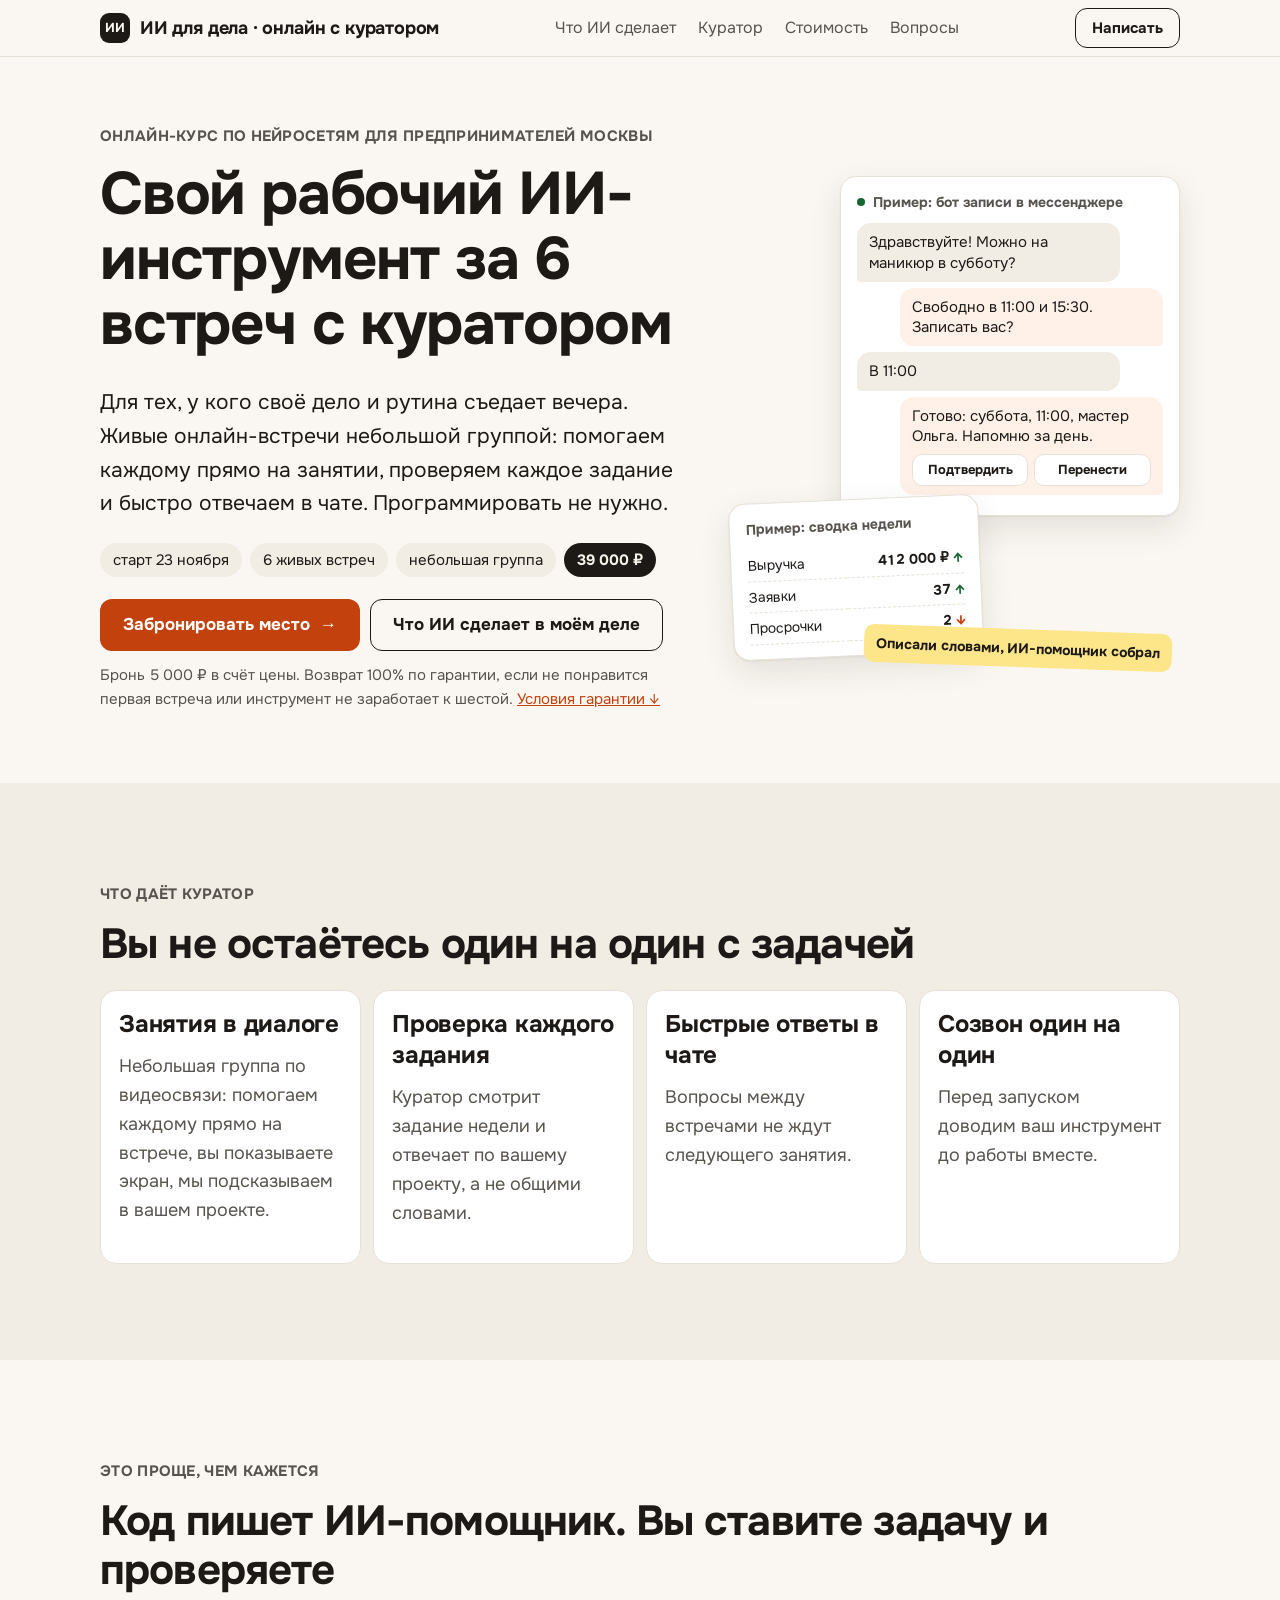
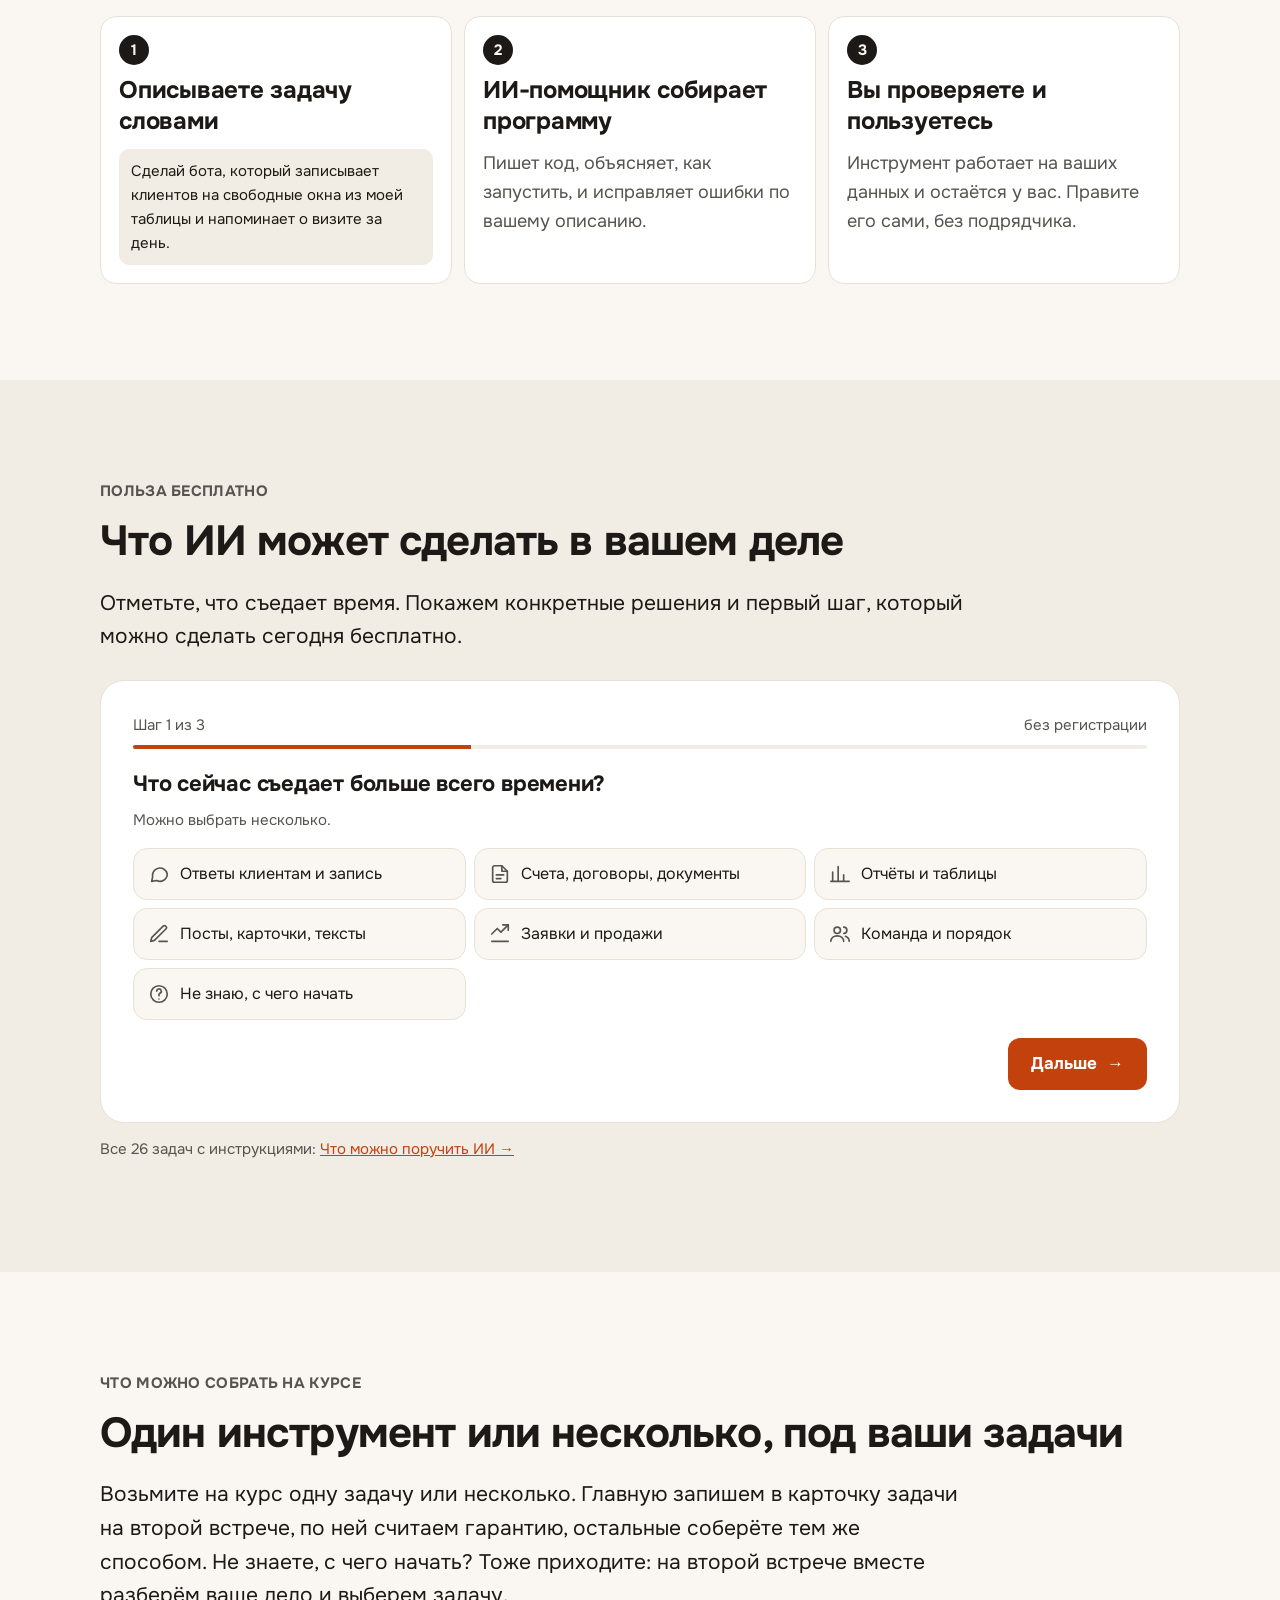
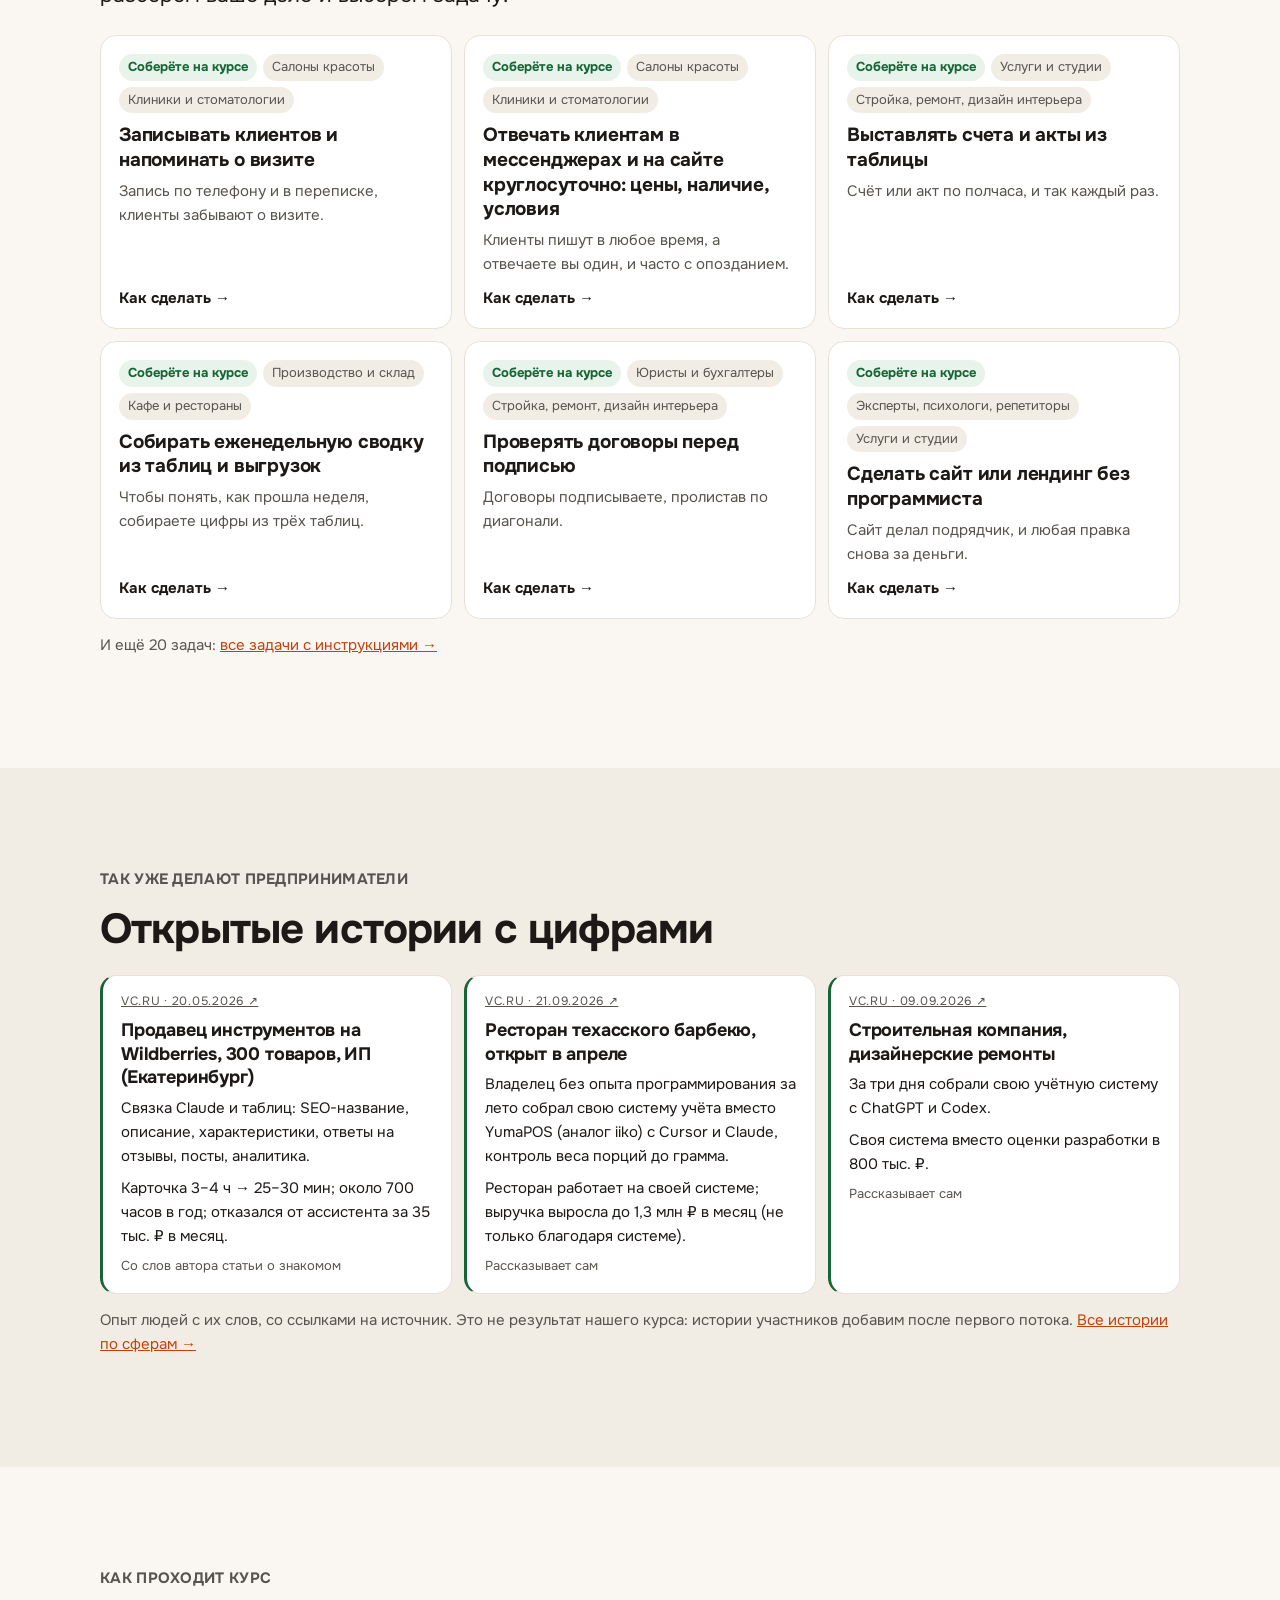
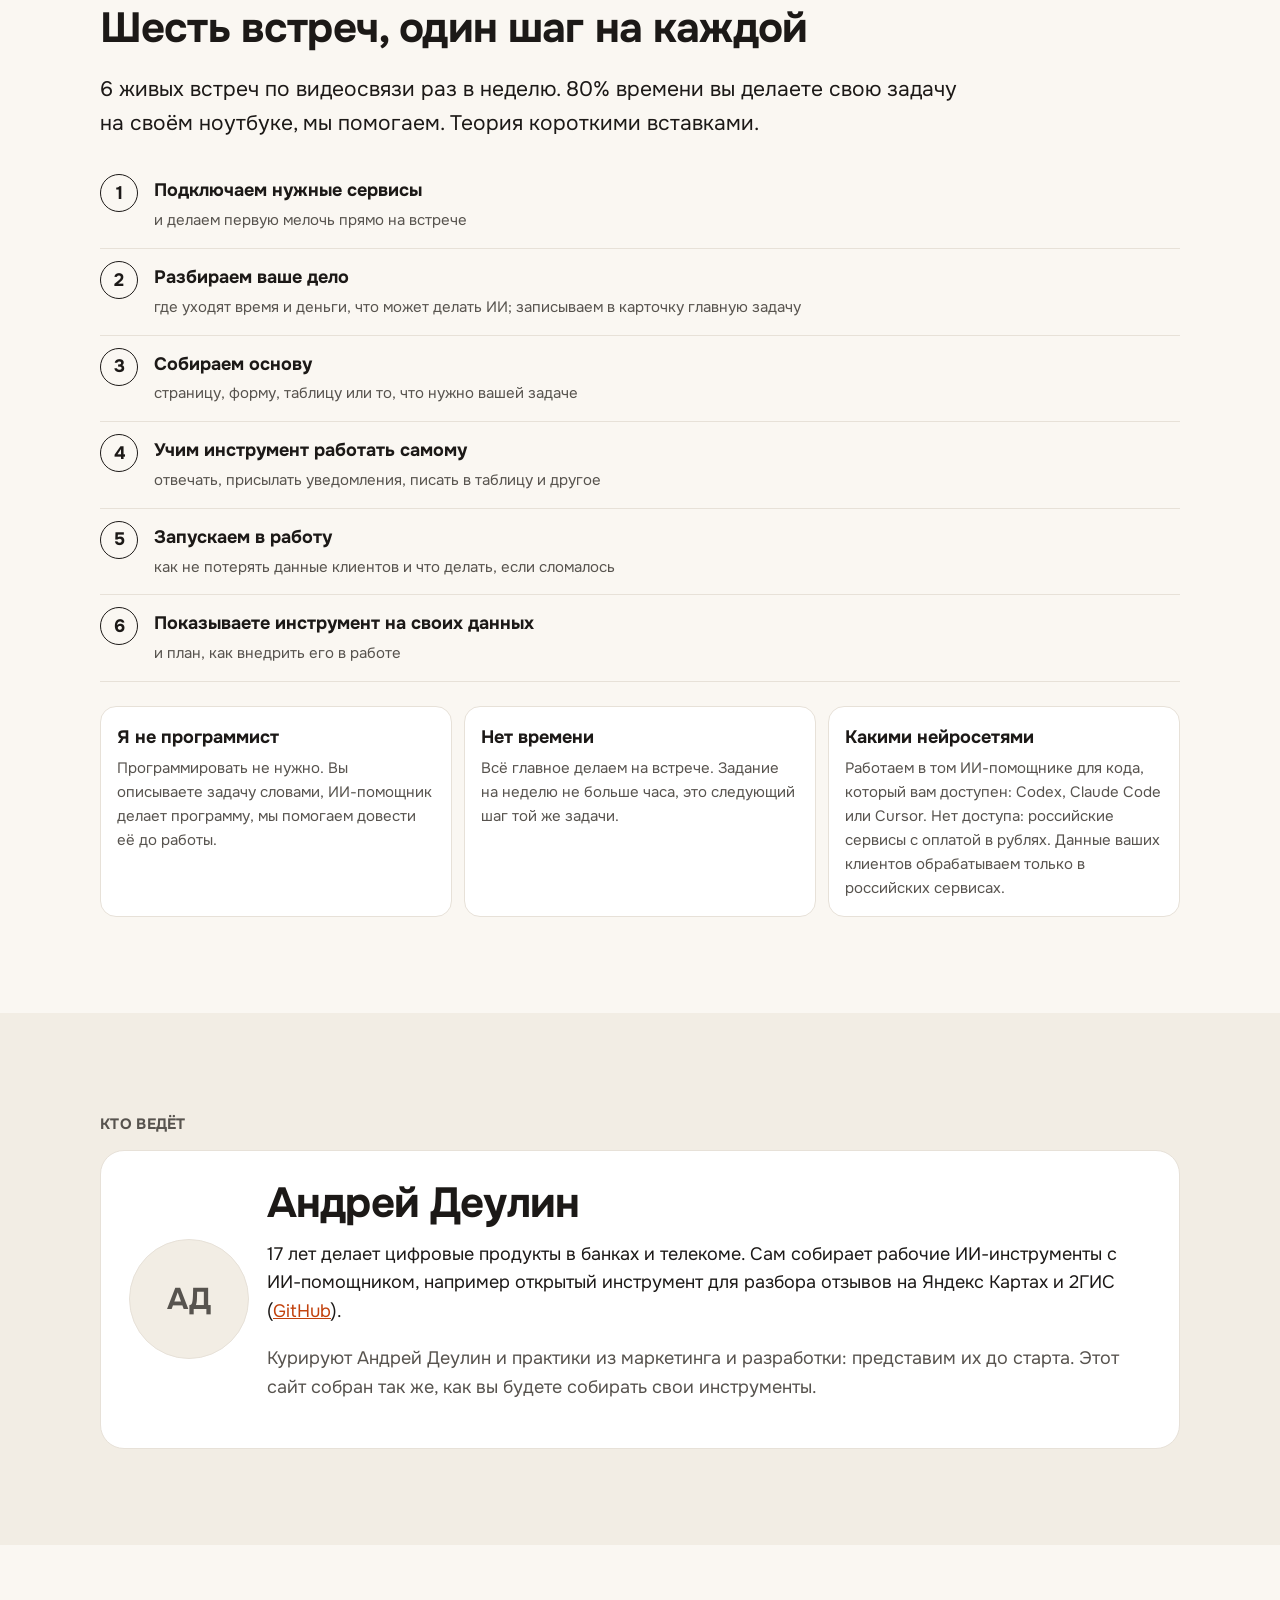
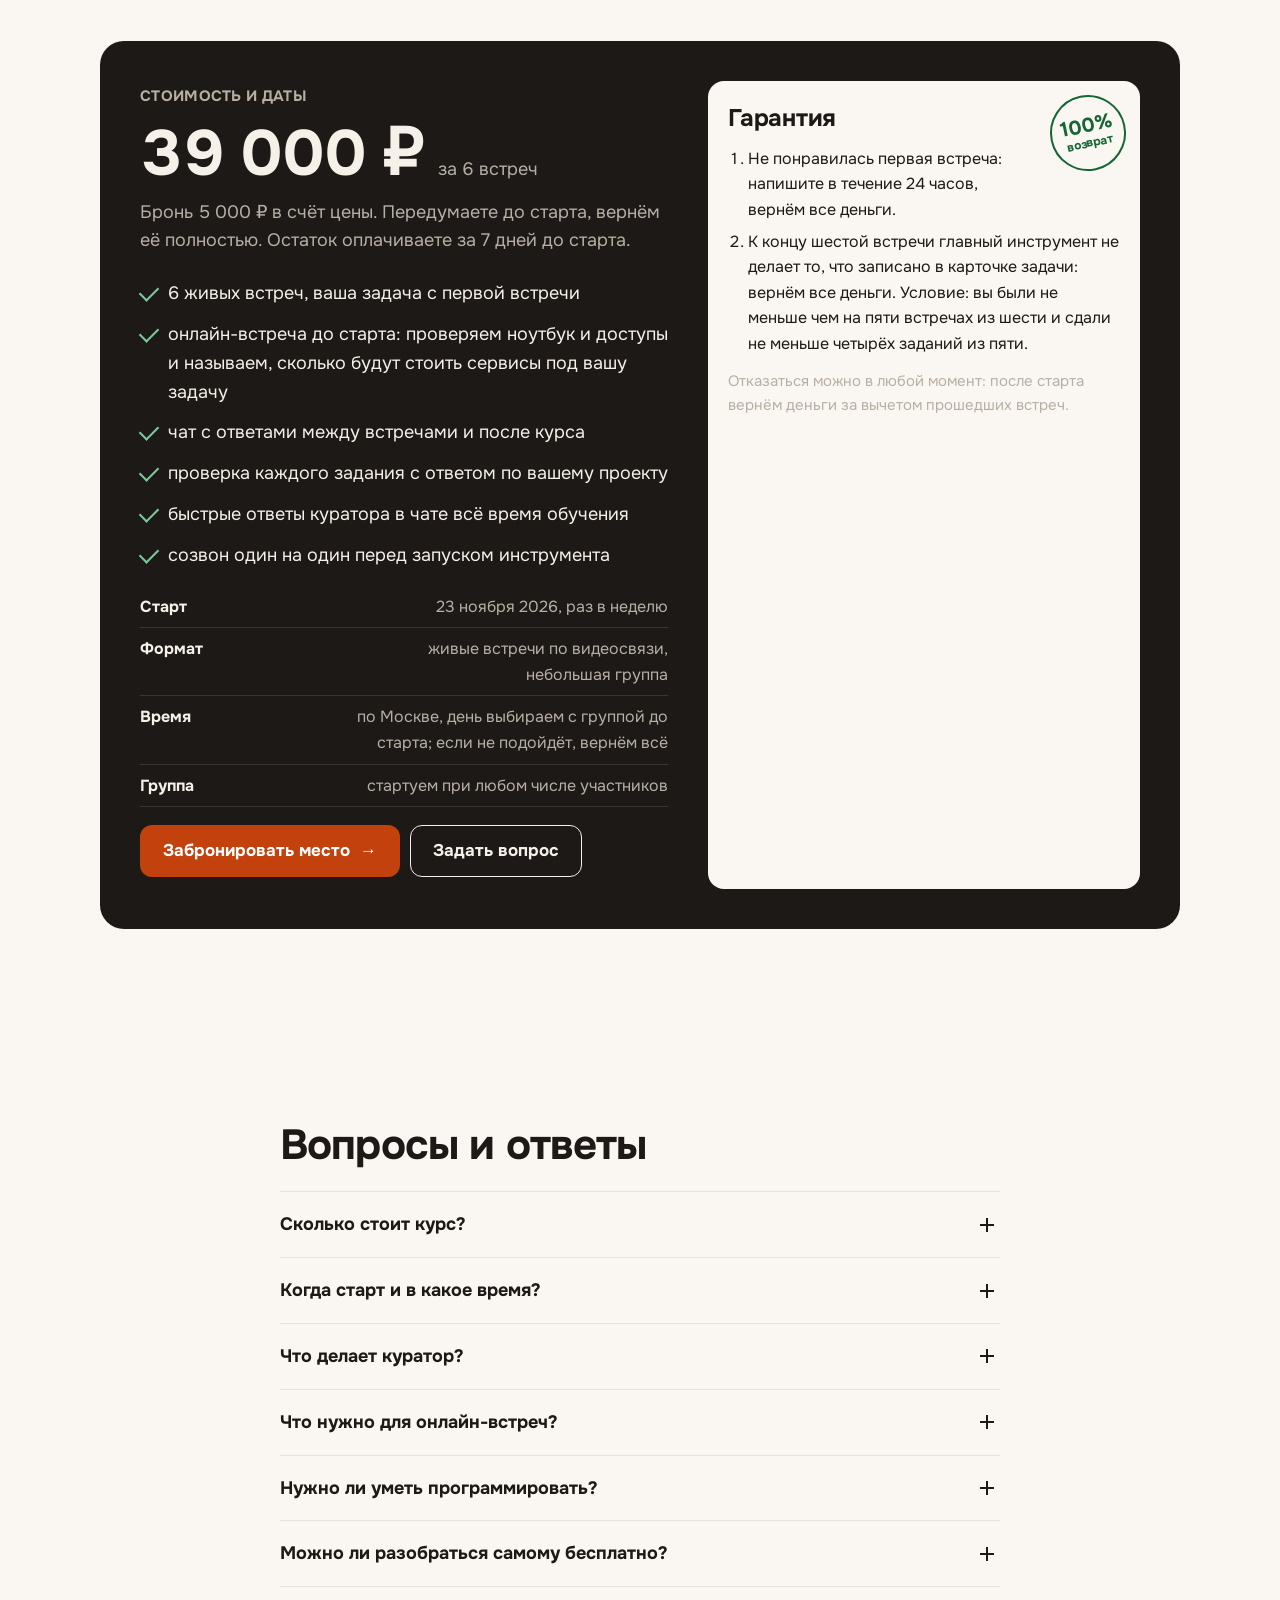
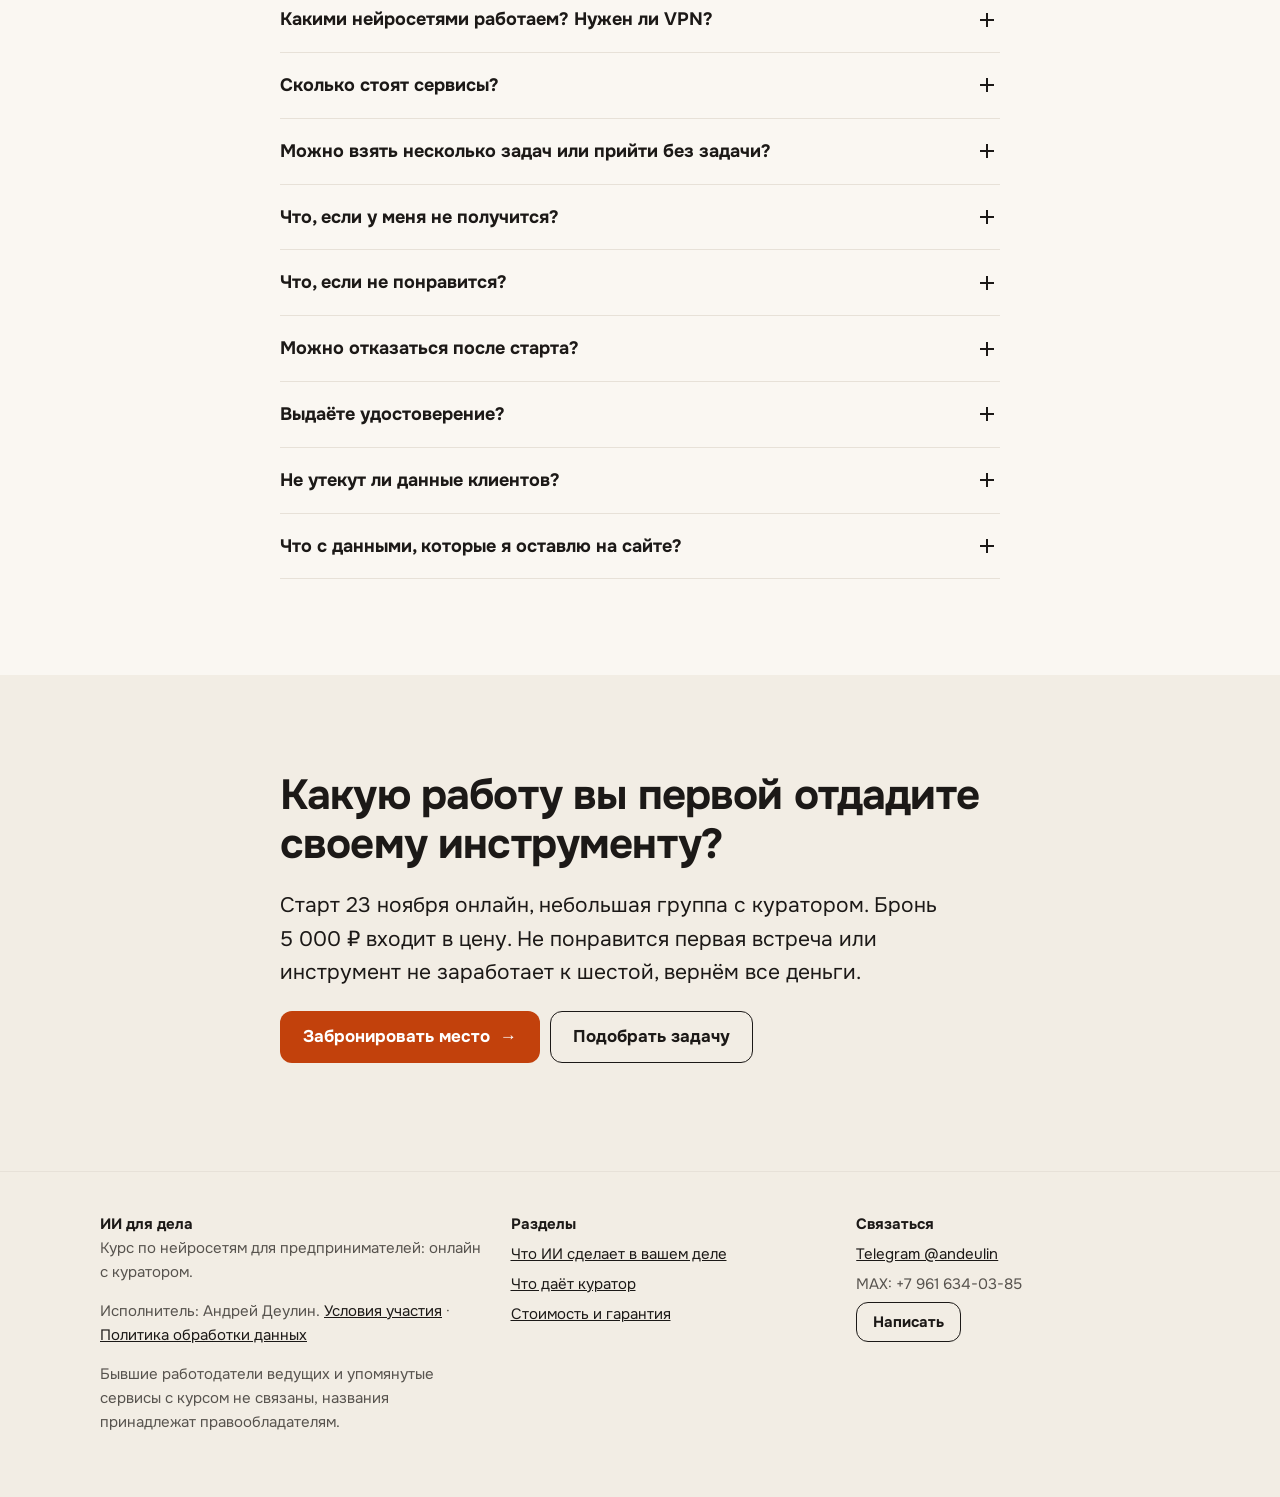
==== index.html @ fcc63b19 "Сборка сайта 19.10.2026 Исходники в закрытом репозитории AnDeulin/School-AI.  Co-Authored-By: Claude" ====
<!doctype html>
<html lang="ru">
<head>
<meta charset="utf-8">
<meta name="viewport" content="width=device-width, initial-scale=1, viewport-fit=cover">
<title>Курсы ИИ для предпринимателей Москвы онлайн с куратором: свой ИИ-инструмент за 6 встреч | ИИ для дела</title>
<meta name="description" content="Онлайн-курс по нейросетям для предпринимателей Москвы: 6 живых встреч небольшой группой с куратором, проверка каждого задания. Программировать не нужно. 39 000 ₽, старт 23 ноября 2026.">
<link rel="canonical" href="https://andeulin.github.io/ii-dlya-dela-moskva/">
<meta property="og:type" content="website">
<meta property="og:locale" content="ru_RU">
<meta property="og:title" content="Курсы ИИ для предпринимателей Москвы онлайн с куратором: свой ИИ-инструмент за 6 встреч | ИИ для дела">
<meta property="og:description" content="Онлайн-курс по нейросетям для предпринимателей Москвы: 6 живых встреч небольшой группой с куратором, проверка каждого задания. Программировать не нужно. 39 000 ₽, старт 23 ноября 2026.">
<meta property="og:url" content="https://andeulin.github.io/ii-dlya-dela-moskva/">
<meta name="theme-color" content="#FAF7F2">
<link rel="icon" href="./assets/favicon.svg" type="image/svg+xml">
<link rel="preload" href="./assets/fonts/onest-cyrillic.woff2" as="font" type="font/woff2" crossorigin>
<link rel="stylesheet" href="./assets/site.css">
<script type="application/ld+json">{"@context": "https://schema.org", "@type": "Course", "name": "Свой рабочий ИИ-инструмент за 6 встреч", "description": "Курс по нейросетям для предпринимателей: каждый участник собирает ИИ-инструмент под задачу своего дела. Программировать не нужно.", "provider": {"@type": "Organization", "name": "ИИ для дела", "url": "https://andeulin.github.io/ii-dlya-dela/"}, "inLanguage": "ru", "hasCourseInstance": [{"@type": "CourseInstance", "courseMode": "online", "startDate": "2026-11-23", "courseSchedule": {"@type": "Schedule", "repeatFrequency": "P1W", "repeatCount": 6}, "location": {"@type": "VirtualLocation", "url": "https://andeulin.github.io/ii-dlya-dela-moskva/"}, "instructor": {"@type": "Person", "name": "Андрей Деулин"}}], "offers": {"@type": "Offer", "price": 39000, "priceCurrency": "RUB", "category": "Paid"}}</script><script type="application/ld+json">{"@context": "https://schema.org", "@type": "FAQPage", "mainEntity": [{"@type": "Question", "name": "Сколько стоит курс?", "acceptedAnswer": {"@type": "Answer", "text": "39 000 ₽ за 6 живых онлайн-встреч с куратором. Бронь 5 000 ₽ входит в стоимость."}}, {"@type": "Question", "name": "Когда старт и в какое время?", "acceptedAnswer": {"@type": "Answer", "text": "23 ноября 2026, дальше раз в неделю. Время по Москве, день и час выбираем вместе с группой до старта. Если время вам не подойдёт, вернём всё. Стартуем при любом числе участников."}}, {"@type": "Question", "name": "Что делает куратор?", "acceptedAnswer": {"@type": "Answer", "text": "Помогает на занятии, проверяет каждое задание, отвечает в чате всё время обучения и проводит созвон один на один перед запуском инструмента."}}, {"@type": "Question", "name": "Что нужно для онлайн-встреч?", "acceptedAnswer": {"@type": "Answer", "text": "Ноутбук с камерой и микрофоном и стабильный интернет. Всё проверяем на онлайн-встрече до старта."}}, {"@type": "Question", "name": "Нужно ли уметь программировать?", "acceptedAnswer": {"@type": "Answer", "text": "Нет. Достаточно уметь пользоваться интернетом. Программу делает ИИ-помощник, вы ставите задачу и проверяете результат."}}, {"@type": "Question", "name": "Можно ли разобраться самому бесплатно?", "acceptedAnswer": {"@type": "Answer", "text": "Можно, если есть время искать ответы. Первый шаг по любой задаче есть на этом сайте бесплатно. На курсе ваша задача идёт с первой встречи, а на вопросы отвечаем на встречах и в чате."}}, {"@type": "Question", "name": "Какими нейросетями работаем? Нужен ли VPN?", "acceptedAnswer": {"@type": "Answer", "text": "Работаем в том ИИ-помощнике для кода, который вам доступен: Codex, Claude Code или Cursor. Если доступа нет, используем российские сервисы с оплатой в рублях, для них VPN не нужен. Доступность зарубежных сервисов из России и их правила от нас не зависят, поэтому учим держать резервную копию проекта. Данные ваших клиентов обрабатываем только в российских сервисах."}}, {"@type": "Question", "name": "Сколько стоят сервисы?", "acceptedAnswer": {"@type": "Answer", "text": "Зависит от задачи и выбранного помощника. Точную сумму под вашу задачу называем на онлайн-встрече до старта, до оплаты остатка."}}, {"@type": "Question", "name": "Можно взять несколько задач или прийти без задачи?", "acceptedAnswer": {"@type": "Answer", "text": "Да. Главную задачу записываем в карточку на второй встрече, по ней считаем гарантию, остальные собираете тем же способом. Нет задачи: на второй встрече вместе разберём ваше дело и выберем."}}, {"@type": "Question", "name": "Что, если у меня не получится?", "acceptedAnswer": {"@type": "Answer", "text": "Если к концу шестой встречи главный инструмент не делает то, что записано в карточке задачи, вернём все деньги. Условие: вы были не меньше чем на пяти встречах из шести и сдали не меньше четырёх заданий из пяти."}}, {"@type": "Question", "name": "Что, если не понравится?", "acceptedAnswer": {"@type": "Answer", "text": "Напишите в течение 24 часов после первой встречи, вернём все деньги."}}, {"@type": "Question", "name": "Можно отказаться после старта?", "acceptedAnswer": {"@type": "Answer", "text": "Да, в любой момент. Вернём деньги за вычетом прошедших встреч в течение 10 дней."}}, {"@type": "Question", "name": "Выдаёте удостоверение?", "acceptedAnswer": {"@type": "Answer", "text": "Документа об образовании нет: вы уходите с работающим инструментом для своего дела."}}, {"@type": "Question", "name": "Не утекут ли данные клиентов?", "acceptedAnswer": {"@type": "Answer", "text": "Учимся на обезличенных данных и отдельно разбираем, что можно отдавать нейросети, а что нельзя."}}, {"@type": "Question", "name": "Что с данными, которые я оставлю на сайте?", "acceptedAnswer": {"@type": "Answer", "text": "Сайт не собирает ваши данные: вы пишете нам сами в Telegram или MAX. Переписку используем, только чтобы ответить и выполнить договор."}}]}</script>
</head>
<body>
<a class="sr" href="#main">К содержанию</a>
<header class="hdr"><div class="wrap"><a class="logo" href="./"><span class="logo-mark">ИИ</span>ИИ для дела · онлайн с куратором</a><nav class="nav" aria-label="Разделы"><a href="#podbor">Что ИИ сделает</a><a href="#kurator">Куратор</a><a href="#price">Стоимость</a><a href="#faq">Вопросы</a></nav><button type="button" class="btn btn-line btn-sm" data-write="Здравствуйте, Андрей! Вопрос про курс ИИ для дела: " data-where="header">Написать</button></div></header>
<main id="main">
<section class="hero"><div class="wrap hero-grid"><div>
<span class="eyebrow">ОНЛАЙН-КУРС ПО НЕЙРОСЕТЯМ ДЛЯ ПРЕДПРИНИМАТЕЛЕЙ МОСКВЫ</span>
<h1>Свой рабочий ИИ-инструмент за 6 встреч с куратором</h1>
<p class="lead">Для тех, у кого своё дело и рутина съедает вечера. Живые онлайн-встречи небольшой группой: помогаем каждому прямо на занятии, проверяем каждое задание и быстро отвечаем в чате. Программировать не нужно.</p>
<ul class="chips"><li class="chip">старт 23 ноября</li><li class="chip">6 живых встреч</li><li class="chip">небольшая группа</li><li class="chip dark"><b>39 000 ₽</b></li></ul>
<div class="cta-row"><button type="button" class="btn btn-main" data-write="Здравствуйте, Андрей! Хочу на онлайн-курс ИИ для дела с куратором, старт 23 ноября. Моя задача: " data-where="hero">Забронировать место <span class="arr">→</span></button><a class="btn btn-line" href="#podbor">Что ИИ сделает в моём деле</a></div>
<p class="guar-line">Бронь 5 000 ₽ в счёт цены. Возврат 100% по гарантии, если не понравится первая встреча или инструмент не заработает к шестой. <a href="#price">Условия гарантии ↓</a></p>
</div><div class="desk" aria-label="Пример того, что можно собрать">
<div class="mock mock-chat"><div class="mock-title"><span class="dot"></span>Пример: бот записи в мессенджере</div>
<div class="bub in">Здравствуйте! Можно на маникюр в субботу?</div>
<div class="bub out">Свободно в 11:00 и 15:30. Записать вас?</div>
<div class="bub in">В 11:00</div>
<div class="bub out">Готово: суббота, 11:00, мастер Ольга. Напомню за день.<div class="bub-btns"><span>Подтвердить</span><span>Перенести</span></div></div>
</div>
<div class="mock mock-sum"><div class="mock-title">Пример: сводка недели</div>
<table><tr><td>Выручка</td><td>412 000 ₽ <span class="up">↑</span></td></tr><tr><td>Заявки</td><td>37 <span class="up">↑</span></td></tr><tr><td>Просрочки</td><td>2 <span class="dn">↓</span></td></tr></table></div>
<div class="mock-note">Описали словами, ИИ-помощник собрал</div>
</div></div></section><section class="sec alt" id="kurator"><div class="wrap">
<span class="eyebrow">ЧТО ДАЁТ КУРАТОР</span><h2>Вы не остаётесь один на один с задачей</h2>
<div class="steps3" style="grid-template-columns:repeat(auto-fit,minmax(240px,1fr))">
<div class="step"><h3>Занятия в диалоге</h3><p class="muted">Небольшая группа по видеосвязи: помогаем каждому прямо на встрече, вы показываете экран, мы подсказываем в вашем проекте.</p></div>
<div class="step"><h3>Проверка каждого задания</h3><p class="muted">Куратор смотрит задание недели и отвечает по вашему проекту, а не общими словами.</p></div>
<div class="step"><h3>Быстрые ответы в чате</h3><p class="muted">Вопросы между встречами не ждут следующего занятия.</p></div>
<div class="step"><h3>Созвон один на один</h3><p class="muted">Перед запуском доводим ваш инструмент до работы вместе.</p></div>
</div></div></section><section class="sec"><div class="wrap">
<span class="eyebrow">ЭТО ПРОЩЕ, ЧЕМ КАЖЕТСЯ</span>
<h2>Код пишет ИИ-помощник. Вы ставите задачу и проверяете</h2>
<div class="steps3">
<div class="step"><span class="step-n">1</span><h3>Описываете задачу словами</h3><q>Сделай бота, который записывает клиентов на свободные окна из моей таблицы и напоминает о визите за день.</q></div>
<div class="step"><span class="step-n">2</span><h3>ИИ-помощник собирает программу</h3><p class="muted">Пишет код, объясняет, как запустить, и исправляет ошибки по вашему описанию.</p></div>
<div class="step"><span class="step-n">3</span><h3>Вы проверяете и пользуетесь</h3><p class="muted">Инструмент работает на ваших данных и остаётся у вас. Правите его сами, без подрядчика.</p></div>
</div></div></section><section class="sec alt" id="podbor"><div class="wrap">
<span class="eyebrow">ПОЛЬЗА БЕСПЛАТНО</span>
<h2>Что ИИ может сделать в вашем деле</h2>
<p class="lead">Отметьте, что съедает время. Покажем конкретные решения и первый шаг, который можно сделать сегодня бесплатно.</p>
<div class="picker" data-base="./">
<div class="pk-head"><span class="pk-count">Шаг 1 из 3</span><span>без регистрации</span></div>
<div class="pk-bar"><i></i></div>
<div class="pk-step"><p class="pk-q">Что сейчас съедает больше всего времени?</p><p class="pk-hint">Можно выбрать несколько.</p>
<div class="pk-opts"><button type="button" class="opt" data-v="clients" aria-pressed="false"><svg class="ic" width="22" height="22" viewBox="0 0 24 24" fill="none" stroke="currentColor" stroke-width="1.8" stroke-linecap="round" stroke-linejoin="round" aria-hidden="true"><path d="M21 12a8 8 0 0 1-11.6 7.1L4 20l1-4.6A8 8 0 1 1 21 12z"/></svg><span>Ответы клиентам и запись</span></button><button type="button" class="opt" data-v="docs" aria-pressed="false"><svg class="ic" width="22" height="22" viewBox="0 0 24 24" fill="none" stroke="currentColor" stroke-width="1.8" stroke-linecap="round" stroke-linejoin="round" aria-hidden="true"><path d="M14 3H6a2 2 0 0 0-2 2v14a2 2 0 0 0 2 2h12a2 2 0 0 0 2-2V9z"/><path d="M14 3v6h6M8 13h8M8 17h5"/></svg><span>Счета, договоры, документы</span></button><button type="button" class="opt" data-v="reports" aria-pressed="false"><svg class="ic" width="22" height="22" viewBox="0 0 24 24" fill="none" stroke="currentColor" stroke-width="1.8" stroke-linecap="round" stroke-linejoin="round" aria-hidden="true"><path d="M4 20V10M10 20V4M16 20v-7M22 20H2"/></svg><span>Отчёты и таблицы</span></button><button type="button" class="opt" data-v="content" aria-pressed="false"><svg class="ic" width="22" height="22" viewBox="0 0 24 24" fill="none" stroke="currentColor" stroke-width="1.8" stroke-linecap="round" stroke-linejoin="round" aria-hidden="true"><path d="M12 20h9"/><path d="M16.5 3.5a2.1 2.1 0 0 1 3 3L7 19l-4 1 1-4z"/></svg><span>Посты, карточки, тексты</span></button><button type="button" class="opt" data-v="sales" aria-pressed="false"><svg class="ic" width="22" height="22" viewBox="0 0 24 24" fill="none" stroke="currentColor" stroke-width="1.8" stroke-linecap="round" stroke-linejoin="round" aria-hidden="true"><path d="M3 12l6-6 4 4 8-8"/><path d="M15 2h6v6"/><path d="M3 20h18"/></svg><span>Заявки и продажи</span></button><button type="button" class="opt" data-v="team" aria-pressed="false"><svg class="ic" width="22" height="22" viewBox="0 0 24 24" fill="none" stroke="currentColor" stroke-width="1.8" stroke-linecap="round" stroke-linejoin="round" aria-hidden="true"><circle cx="9" cy="8" r="3.5"/><path d="M2 20c0-3.5 3-6 7-6s7 2.5 7 6"/><path d="M16 4.5a3.5 3.5 0 0 1 0 7M22 20c0-2.6-1.6-4.6-4-5.5"/></svg><span>Команда и порядок</span></button><button type="button" class="opt" data-v="unknown" aria-pressed="false"><svg class="ic" width="22" height="22" viewBox="0 0 24 24" fill="none" stroke="currentColor" stroke-width="1.8" stroke-linecap="round" stroke-linejoin="round" aria-hidden="true"><circle cx="12" cy="12" r="9"/><path d="M9.5 9a2.5 2.5 0 1 1 3.5 2.3c-.6.3-1 .9-1 1.5V14M12 17.5h.01"/></svg><span>Не знаю, с чего начать</span></button></div>
<div class="pk-nav"><span></span><button type="button" class="btn btn-main js-next">Дальше <span class="arr">→</span></button></div></div>
<div class="pk-step hide"><p class="pk-q">Чем вы занимаетесь?</p><p class="pk-hint">Подберём примеры из вашей сферы.</p>
<div class="pk-opts"><button type="button" class="opt" data-v="salon" aria-pressed="false"><span>Салоны красоты</span></button><button type="button" class="opt" data-v="clinic" aria-pressed="false"><span>Клиники и стоматологии</span></button><button type="button" class="opt" data-v="seller" aria-pressed="false"><span>Селлеры и интернет-магазины</span></button><button type="button" class="opt" data-v="food" aria-pressed="false"><span>Кафе и рестораны</span></button><button type="button" class="opt" data-v="build" aria-pressed="false"><span>Стройка, ремонт, дизайн интерьера</span></button><button type="button" class="opt" data-v="prod" aria-pressed="false"><span>Производство и склад</span></button><button type="button" class="opt" data-v="law" aria-pressed="false"><span>Юристы и бухгалтеры</span></button><button type="button" class="opt" data-v="expert" aria-pressed="false"><span>Эксперты, психологи, репетиторы</span></button><button type="button" class="opt" data-v="realty" aria-pressed="false"><span>Недвижимость</span></button><button type="button" class="opt" data-v="services" aria-pressed="false"><span>Услуги и студии</span></button><button type="button" class="opt" data-v="other" aria-pressed="false"><span>Другое</span></button></div>
<div class="pk-nav"><button type="button" class="linkbtn js-back">← Назад</button><span></span></div></div>
<div class="pk-res" aria-live="polite"></div>
</div>
<p class="note">Все 26 задач с инструкциями: <a href="./zadachi/">Что можно поручить ИИ →</a></p>
</div></section><section class="sec"><div class="wrap">
<span class="eyebrow">ЧТО МОЖНО СОБРАТЬ НА КУРСЕ</span>
<h2>Один инструмент или несколько, под ваши задачи</h2>
<p class="lead">Возьмите на курс одну задачу или несколько. Главную запишем в карточку задачи на второй встрече, по ней считаем гарантию, остальные соберёте тем же способом. Не знаете, с чего начать? Тоже приходите: на второй встрече вместе разберём ваше дело и выберем задачу.</p>
<div class="cards"><a class="card" href="https://andeulin.github.io/ii-dlya-dela/zadachi/zapis-i-napominaniya/" data-group="clients" data-sphere="salon clinic expert services"><div class="tags"><span class="tag ok">Соберёте на курсе</span><span class="tag">Салоны красоты</span><span class="tag">Клиники и стоматологии</span></div><h3>Записывать клиентов и напоминать о визите</h3><p>Запись по телефону и в переписке, клиенты забывают о визите.</p><span class="go">Как сделать →</span></a><a class="card" href="https://andeulin.github.io/ii-dlya-dela/zadachi/otvety-klientam/" data-group="clients" data-sphere="salon clinic seller food realty services expert"><div class="tags"><span class="tag ok">Соберёте на курсе</span><span class="tag">Салоны красоты</span><span class="tag">Клиники и стоматологии</span></div><h3>Отвечать клиентам в мессенджерах и на сайте круглосуточно: цены, наличие, условия</h3><p>Клиенты пишут в любое время, а отвечаете вы один, и часто с опозданием.</p><span class="go">Как сделать →</span></a><a class="card" href="https://andeulin.github.io/ii-dlya-dela/zadachi/scheta-i-akty/" data-group="docs" data-sphere="services build expert law"><div class="tags"><span class="tag ok">Соберёте на курсе</span><span class="tag">Услуги и студии</span><span class="tag">Стройка, ремонт, дизайн интерьера</span></div><h3>Выставлять счета и акты из таблицы</h3><p>Счёт или акт по полчаса, и так каждый раз.</p><span class="go">Как сделать →</span></a><a class="card" href="https://andeulin.github.io/ii-dlya-dela/zadachi/svodka-nedeli/" data-group="reports" data-sphere="prod food services seller build"><div class="tags"><span class="tag ok">Соберёте на курсе</span><span class="tag">Производство и склад</span><span class="tag">Кафе и рестораны</span></div><h3>Собирать еженедельную сводку из таблиц и выгрузок</h3><p>Чтобы понять, как прошла неделя, собираете цифры из трёх таблиц.</p><span class="go">Как сделать →</span></a><a class="card" href="https://andeulin.github.io/ii-dlya-dela/zadachi/proverka-dogovorov/" data-group="docs" data-sphere="law build prod services expert"><div class="tags"><span class="tag ok">Соберёте на курсе</span><span class="tag">Юристы и бухгалтеры</span><span class="tag">Стройка, ремонт, дизайн интерьера</span></div><h3>Проверять договоры перед подписью</h3><p>Договоры подписываете, пролистав по диагонали.</p><span class="go">Как сделать →</span></a><a class="card" href="https://andeulin.github.io/ii-dlya-dela/zadachi/sait-bez-programmista/" data-group="content" data-sphere="expert services build salon"><div class="tags"><span class="tag ok">Соберёте на курсе</span><span class="tag">Эксперты, психологи, репетиторы</span><span class="tag">Услуги и студии</span></div><h3>Сделать сайт или лендинг без программиста</h3><p>Сайт делал подрядчик, и любая правка снова за деньги.</p><span class="go">Как сделать →</span></a></div>
<p class="note">И ещё 20 задач: <a href="https://andeulin.github.io/ii-dlya-dela/zadachi/">все задачи с инструкциями →</a></p>
</div></section><section class="sec alt"><div class="wrap">
<span class="eyebrow">ТАК УЖЕ ДЕЛАЮТ ПРЕДПРИНИМАТЕЛИ</span>
<h2>Открытые истории с цифрами</h2>
<div class="cuts"><article class="cut" data-sphere="seller"><div class="cut-src"><a href="https://vc.ru/ai/2940049-seller-instrumentov-na-wildberries-avtomatiziroval-vsyu-tekstovku-cherez-neiroseti-vremya-na-novinku-upalo-s-4-chasov-do-25-minut-delyus-ego-setapom" target="_blank" rel="noopener">VC.ru · 20.05.2026 ↗</a></div><h3>Продавец инструментов на Wildberries, 300 товаров, ИП (Екатеринбург)</h3><p>Связка Claude и таблиц: SEO-название, описание, характеристики, ответы на отзывы, посты, аналитика.</p><p>Карточка 3–4 ч → 25–30 мин; около 700 часов в год; отказался от ассистента за 35 тыс. ₽ в месяц.</p><p class="who">Со слов автора статьи о знакомом</p></article><article class="cut" data-sphere="food"><div class="cut-src"><a href="https://vc.ru/life/3148520-za-leto-sozdal-analog-iiko-i-perevel-svoi-restoran-tehasskogo-bbq-c-yumapos-na-svoyu-it-sistemu" target="_blank" rel="noopener">VC.ru · 21.09.2026 ↗</a></div><h3>Ресторан техасского барбекю, открыт в апреле</h3><p>Владелец без опыта программирования за лето собрал свою систему учёта вместо YumaPOS (аналог iiko) с Cursor и Claude, контроль веса порций до грамма.</p><p>Ресторан работает на своей системе; выручка выросла до 1,3 млн ₽ в месяц (не только благодаря системе).</p><p class="who">Рассказывает сам</p></article><article class="cut" data-sphere="build"><div class="cut-src"><a href="https://vc.ru/ai/3128130-kak-my-poltora-goda-navodili-poryadok-v-dizainerskih-remontah-a-potom-za-tri-dnya-sobrali-svoyu-erp-s-chatgpt-i-code" target="_blank" rel="noopener">VC.ru · 09.09.2026 ↗</a></div><h3>Строительная компания, дизайнерские ремонты</h3><p>За три дня собрали свою учётную систему с ChatGPT и Codex.</p><p>Своя система вместо оценки разработки в 800 тыс. ₽.</p><p class="who">Рассказывает сам</p></article></div>
<p class="note">Опыт людей с их слов, со ссылками на источник. Это не результат нашего курса: истории участников добавим после первого потока. <a href="https://andeulin.github.io/ii-dlya-dela/primery/">Все истории по сферам →</a></p>
</div></section><section class="sec"><div class="wrap">
<span class="eyebrow">КАК ПРОХОДИТ КУРС</span>
<h2>Шесть встреч, один шаг на каждой</h2>
<p class="lead">6 живых встреч по видеосвязи раз в неделю. 80% времени вы делаете свою задачу на своём ноутбуке, мы помогаем. Теория короткими вставками.</p>
<ol class="plan">
<li><b>Подключаем нужные сервисы</b><span>и делаем первую мелочь прямо на встрече</span></li>
<li><b>Разбираем ваше дело</b><span>где уходят время и деньги, что может делать ИИ; записываем в карточку главную задачу</span></li>
<li><b>Собираем основу</b><span>страницу, форму, таблицу или то, что нужно вашей задаче</span></li>
<li><b>Учим инструмент работать самому</b><span>отвечать, присылать уведомления, писать в таблицу и другое</span></li>
<li><b>Запускаем в работу</b><span>как не потерять данные клиентов и что делать, если сломалось</span></li>
<li><b>Показываете инструмент на своих данных</b><span>и план, как внедрить его в работе</span></li>
</ol>
<div class="qa-mini">
<div><b>Я не программист</b><p>Программировать не нужно. Вы описываете задачу словами, ИИ-помощник делает программу, мы помогаем довести её до работы.</p></div>
<div><b>Нет времени</b><p>Всё главное делаем на встрече. Задание на неделю не больше часа, это следующий шаг той же задачи.</p></div>
<div><b>Какими нейросетями</b><p>Работаем в том ИИ-помощнике для кода, который вам доступен: Codex, Claude Code или Cursor. Нет доступа: российские сервисы с оплатой в рублях. Данные ваших клиентов обрабатываем только в российских сервисах.</p></div>
</div></div></section><section class="sec alt"><div class="wrap">
<span class="eyebrow">КТО ВЕДЁТ</span>
<div class="lead-card"><div class="ava" aria-hidden="true">АД</div>
<div><h2 style="margin-bottom:.3em">Андрей Деулин</h2>
<p>17 лет делает цифровые продукты в банках и телекоме. Сам собирает рабочие ИИ-инструменты с ИИ-помощником, например открытый инструмент для разбора отзывов на Яндекс Картах и 2ГИС (<a href="https://github.com/AnDeulin/reviews" target="_blank" rel="noopener">GitHub</a>).</p>
<p class="muted">Курируют Андрей Деулин и практики из маркетинга и разработки: представим их до старта. Этот сайт собран так же, как вы будете собирать свои инструменты.</p></div></div>
</div></section><section class="sec" id="price"><div class="wrap"><div class="price">
<div><span class="eyebrow" style="color:var(--dark-ink-2)">СТОИМОСТЬ И ДАТЫ</span>
<div class="sum">39 000 ₽ <small>за 6 встреч</small></div>
<p class="muted" style="margin-top:12px">Бронь 5 000 ₽ в счёт цены. Передумаете до старта, вернём её полностью. Остаток оплачиваете за 7 дней до старта.</p>
<ul class="inc"><li>6 живых встреч, ваша задача с первой встречи</li><li>онлайн-встреча до старта: проверяем ноутбук и доступы и называем, сколько будут стоить сервисы под вашу задачу</li><li>чат с ответами между встречами и после курса</li><li>проверка каждого задания с ответом по вашему проекту</li><li>быстрые ответы куратора в чате всё время обучения</li><li>созвон один на один перед запуском инструмента</li></ul>
<div class="dates"><div><b>Старт</b><span>23 ноября 2026, раз в неделю</span></div><div><b>Формат</b><span>живые встречи по видеосвязи, небольшая группа</span></div><div><b>Время</b><span>по Москве, день выбираем с группой до старта; если не подойдёт, вернём всё</span></div><div><b>Группа</b><span>стартуем при любом числе участников</span></div></div>
<div class="cta-row"><button type="button" class="btn btn-main" data-write="Здравствуйте, Андрей! Хочу на онлайн-курс ИИ для дела с куратором, старт 23 ноября. Моя задача: " data-where="price">Забронировать место <span class="arr">→</span></button><button type="button" class="btn btn-line" data-write="Здравствуйте, Андрей! Вопрос про курс ИИ для дела: " data-where="price">Задать вопрос</button></div></div>
<div class="guar"><div class="stamp"><span><b>100%</b>возврат</span></div><h3>Гарантия</h3>
<ol><li>Не понравилась первая встреча: напишите в течение 24 часов, вернём все деньги.</li>
<li>К концу шестой встречи главный инструмент не делает то, что записано в карточке задачи: вернём все деньги. Условие: вы были не меньше чем на пяти встречах из шести и сдали не меньше четырёх заданий из пяти.</li></ol>
<p class="small muted">Отказаться можно в любой момент: после старта вернём деньги за вычетом прошедших встреч.</p></div>
</div></div></section><section class="sec" id="faq"><div class="wrap narrow"><h2>Вопросы и ответы</h2><div class="faq"><details><summary>Сколько стоит курс?</summary><div class="ans"><p>39 000 ₽ за 6 живых онлайн-встреч с куратором. Бронь 5 000 ₽ входит в стоимость.</p></div></details><details><summary>Когда старт и в какое время?</summary><div class="ans"><p>23 ноября 2026, дальше раз в неделю. Время по Москве, день и час выбираем вместе с группой до старта. Если время вам не подойдёт, вернём всё. Стартуем при любом числе участников.</p></div></details><details><summary>Что делает куратор?</summary><div class="ans"><p>Помогает на занятии, проверяет каждое задание, отвечает в чате всё время обучения и проводит созвон один на один перед запуском инструмента.</p></div></details><details><summary>Что нужно для онлайн-встреч?</summary><div class="ans"><p>Ноутбук с камерой и микрофоном и стабильный интернет. Всё проверяем на онлайн-встрече до старта.</p></div></details><details><summary>Нужно ли уметь программировать?</summary><div class="ans"><p>Нет. Достаточно уметь пользоваться интернетом. Программу делает ИИ-помощник, вы ставите задачу и проверяете результат.</p></div></details><details><summary>Можно ли разобраться самому бесплатно?</summary><div class="ans"><p>Можно, если есть время искать ответы. Первый шаг по любой задаче есть на этом сайте бесплатно. На курсе ваша задача идёт с первой встречи, а на вопросы отвечаем на встречах и в чате.</p></div></details><details><summary>Какими нейросетями работаем? Нужен ли VPN?</summary><div class="ans"><p>Работаем в том ИИ-помощнике для кода, который вам доступен: Codex, Claude Code или Cursor. Если доступа нет, используем российские сервисы с оплатой в рублях, для них VPN не нужен. Доступность зарубежных сервисов из России и их правила от нас не зависят, поэтому учим держать резервную копию проекта. Данные ваших клиентов обрабатываем только в российских сервисах.</p></div></details><details><summary>Сколько стоят сервисы?</summary><div class="ans"><p>Зависит от задачи и выбранного помощника. Точную сумму под вашу задачу называем на онлайн-встрече до старта, до оплаты остатка.</p></div></details><details><summary>Можно взять несколько задач или прийти без задачи?</summary><div class="ans"><p>Да. Главную задачу записываем в карточку на второй встрече, по ней считаем гарантию, остальные собираете тем же способом. Нет задачи: на второй встрече вместе разберём ваше дело и выберем.</p></div></details><details><summary>Что, если у меня не получится?</summary><div class="ans"><p>Если к концу шестой встречи главный инструмент не делает то, что записано в карточке задачи, вернём все деньги. Условие: вы были не меньше чем на пяти встречах из шести и сдали не меньше четырёх заданий из пяти.</p></div></details><details><summary>Что, если не понравится?</summary><div class="ans"><p>Напишите в течение 24 часов после первой встречи, вернём все деньги.</p></div></details><details><summary>Можно отказаться после старта?</summary><div class="ans"><p>Да, в любой момент. Вернём деньги за вычетом прошедших встреч в течение 10 дней.</p></div></details><details><summary>Выдаёте удостоверение?</summary><div class="ans"><p>Документа об образовании нет: вы уходите с работающим инструментом для своего дела.</p></div></details><details><summary>Не утекут ли данные клиентов?</summary><div class="ans"><p>Учимся на обезличенных данных и отдельно разбираем, что можно отдавать нейросети, а что нельзя.</p></div></details><details><summary>Что с данными, которые я оставлю на сайте?</summary><div class="ans"><p>Сайт не собирает ваши данные: вы пишете нам сами в Telegram или MAX. Переписку используем, только чтобы ответить и выполнить договор.</p></div></details></div></div></section><section class="sec alt final" id="final"><div class="wrap narrow"><h2>Какую работу вы первой отдадите своему инструменту?</h2>
<p class="lead">Старт 23 ноября онлайн, небольшая группа с куратором. Бронь 5 000 ₽ входит в цену. Не понравится первая встреча или инструмент не заработает к шестой, вернём все деньги.</p>
<div class="cta-row"><button type="button" class="btn btn-main" data-write="Здравствуйте, Андрей! Хочу на онлайн-курс ИИ для дела с куратором, старт 23 ноября. Моя задача: " data-where="final">Забронировать место <span class="arr">→</span></button><a class="btn btn-line" href="#podbor">Подобрать задачу</a></div></div></section>
</main>
<footer class="ftr"><div class="wrap ftr-grid">
<div><p><b>ИИ для дела</b><br>Курс по нейросетям для предпринимателей: онлайн с куратором.</p>
<p>Исполнитель: Андрей Деулин. <a href="./usloviya/">Условия участия</a> · <a href="./politika/">Политика обработки данных</a></p>
<p class="small">Бывшие работодатели ведущих и упомянутые сервисы с курсом не связаны, названия принадлежат правообладателям.</p></div>
<div><b>Разделы</b><ul><li><a href="#podbor">Что ИИ сделает в вашем деле</a></li><li><a href="#kurator">Что даёт куратор</a></li><li><a href="#price">Стоимость и гарантия</a></li></ul></div>
<div><b>Связаться</b><ul><li><a href="https://t.me/andeulin" target="_blank" rel="noopener">Telegram @andeulin</a></li><li>MAX: +7 961 634-03-85</li><li><button type="button" class="btn btn-line btn-sm" data-write="Здравствуйте, Андрей! Вопрос про курс ИИ для дела: " data-where="footer">Написать</button></li></ul></div>
</div></footer>
<div class="dock" aria-hidden="false"><button type="button" class="btn btn-main" data-write="Здравствуйте, Андрей! Хочу на онлайн-курс ИИ для дела с куратором, старт 23 ноября. Моя задача: " data-where="dock">Забронировать место</button><button type="button" class="btn btn-line btn-chat" data-write="Здравствуйте, Андрей! Вопрос про курс ИИ для дела: " data-where="dock" aria-label="Написать"><svg class="ic" width="22" height="22" viewBox="0 0 24 24" fill="none" stroke="currentColor" stroke-width="1.8" stroke-linecap="round" stroke-linejoin="round" aria-hidden="true"><path d="M21 12a8 8 0 0 1-11.6 7.1L4 20l1-4.6A8 8 0 1 1 21 12z"/></svg></button></div>
<div class="sheet-bg"></div>
<div class="sheet" role="dialog" aria-modal="true" aria-label="Написать" aria-hidden="true">
<button class="x" type="button" aria-label="Закрыть">×</button>
<h3>Напишите Андрею</h3>
<p class="small muted">Отвечаем лично. Текст сообщения уже готов, допишите свою задачу.</p>
<div class="msg"></div>
<div class="row">
<a class="btn btn-main js-tg" href="https://t.me/andeulin" target="_blank" rel="noopener"><svg width="20" height="20" viewBox="0 0 24 24" fill="currentColor" aria-hidden="true"><path d="M21.4 4.3 2.9 11.4c-1.3.5-1.2 1.2-.2 1.5l4.7 1.5 1.8 5.6c.2.6.4.8.9.8.4 0 .6-.2.9-.4l2.3-2.2 4.7 3.5c.9.5 1.5.2 1.7-.8l3.1-14.5c.3-1.3-.5-1.9-1.4-1.6zM9.3 14.3l8.4-7.6c.4-.3-.1-.5-.6-.2L7.5 13.5l-.1.1"/></svg> Написать в Telegram</a>
<button class="btn btn-line js-max" type="button">Написать в MAX</button>
</div>
<div class="max-info">Текст скопирован. В MAX найдите контакт по номеру <b>+7 961 634-03-85</b> и вставьте сообщение. <button class="linkbtn js-copy-phone" type="button">Скопировать номер</button></div>
</div>
<script>window.SITE={"tg": "andeulin", "maxPhone": "+79616340385", "maxPhoneView": "+7 961 634-03-85", "site": "msk", "defaultText": "Здравствуйте, Андрей! Хочу на онлайн-курс ИИ для дела с куратором, старт 23 ноября. Моя задача: ", "courseTitle": "Довести до работы с куратором: 6 встреч", "courseText": "39 000 ₽, онлайн небольшой группой с 23 ноября: помогаем на занятии, проверяем каждое задание, отвечаем в чате. Возврат 100% по гарантии.", "writePrefix": "Здравствуйте, Андрей! Подобрал на сайте ИИ для дела (Москва, с куратором)", "taskBase": "https://andeulin.github.io/ii-dlya-dela/zadachi/"};</script>
<script src="./assets/site.js" defer></script>
</body>
</html>
---- assets/site.css ----
/* ИИ для дела. Концепция «Рабочий стол предпринимателя»: тёплая бумага, тёмные чернила, один терракотовый цвет покупки. */
@font-face{font-family:Onest;font-style:normal;font-weight:100 900;font-display:swap;src:url(fonts/onest-cyrillic.woff2) format("woff2");unicode-range:U+0301,U+0400-045F,U+0490-0491,U+04B0-04B1,U+2116}
@font-face{font-family:Onest;font-style:normal;font-weight:100 900;font-display:swap;src:url(fonts/onest-latin.woff2) format("woff2");unicode-range:U+0000-00FF,U+0131,U+0152-0153,U+02BB-02BC,U+02C6,U+02DA,U+02DC,U+0304,U+0308,U+0329,U+2000-206F,U+20AC,U+2122,U+2191,U+2193,U+2212,U+2215,U+FEFF,U+FFFD}
@font-face{font-family:OnestFallback;src:local("Arial");size-adjust:104%;ascent-override:94%;descent-override:24%}

:root{
  color-scheme:light;
  --paper:#FAF7F2; --paper-2:#F2EDE4; --card:#FFFFFF; --line:#E7E1D8;
  --ink:#1C1917; --ink-2:#57534E; --accent:#C2410C; --accent-hover:#9A3412;
  --ok:#166534; --marker:#FDE68A; --dark:#1C1917; --dark-ink:#F5F0E8; --dark-ink-2:#B8AFA4;
  --r-btn:12px; --r-card:16px; --r-panel:24px;
  --shadow:0 1px 2px rgba(28,25,23,.06),0 12px 32px rgba(28,25,23,.10);
  --wrap:1120px; --pad:20px;
  --f:Onest,OnestFallback,Arial,sans-serif;
}
*{box-sizing:border-box}
html{-webkit-text-size-adjust:100%;scroll-behavior:smooth}
@media (prefers-reduced-motion:reduce){html{scroll-behavior:auto}*{transition:none!important;animation:none!important}}
body{margin:0;background:var(--paper);color:var(--ink);font:400 17px/1.55 var(--f);overflow-x:hidden}
@media (min-width:900px){body{font-size:18px;line-height:1.6}}
img,svg{max-width:100%;display:block}
a{color:var(--accent)}
a:hover{color:var(--accent-hover)}
:focus-visible{outline:3px solid var(--accent);outline-offset:2px;border-radius:6px}
.wrap{max-width:var(--wrap);margin:0 auto;padding:0 var(--pad)}
.narrow{max-width:760px}
h1,h2,h3{font-weight:700;letter-spacing:-.02em;margin:0 0 .5em}
h1{font-size:clamp(34px,6vw,60px);line-height:1.08}
h2{font-size:clamp(27px,4vw,42px);line-height:1.15}
h3{font-size:clamp(20px,2.2vw,24px);line-height:1.3;letter-spacing:-.01em}
p{margin:0 0 1em}
.muted{color:var(--ink-2)}
.small{font-size:15px}
mark{background:var(--marker);color:inherit;padding:0 .15em;border-radius:3px}
.sec{padding:56px 0}
@media (min-width:900px){.sec{padding:96px 0}}
.sec.alt{background:var(--paper-2)}
.eyebrow{display:inline-block;font-size:15px;font-weight:700;color:var(--ink-2);letter-spacing:.02em;margin-bottom:14px}
.lead{font-size:clamp(18px,2vw,21px);color:var(--ink);max-width:62ch}

/* Шапка */
.hdr{position:sticky;top:0;z-index:30;background:rgba(250,247,242,.92);backdrop-filter:saturate(1.2) blur(8px);border-bottom:1px solid var(--line)}
.hdr .wrap{display:flex;align-items:center;justify-content:space-between;height:56px;gap:12px}
.logo{display:flex;align-items:center;gap:10px;font-weight:700;font-size:18px;color:var(--ink);text-decoration:none;letter-spacing:-.01em}
.logo-mark{width:30px;height:30px;border-radius:9px;background:var(--ink);color:var(--paper);display:grid;place-items:center;font-size:13px;font-weight:700}
.nav{display:none;gap:22px}
.nav a{color:var(--ink-2);text-decoration:none;font-size:16px}
.nav a:hover{color:var(--ink)}
@media (min-width:900px){.nav{display:flex}}

/* Кнопки */
.btn{display:inline-flex;align-items:center;justify-content:center;gap:10px;min-height:52px;padding:0 22px;border-radius:var(--r-btn);font:700 17px/1.2 var(--f);text-decoration:none;cursor:pointer;border:1.5px solid transparent;transition:background .15s,transform .15s,color .15s;text-align:center}
.btn:active{transform:translateY(1px)}
.btn-main{background:var(--accent);color:#fff}
.btn-main:hover{background:var(--accent-hover);color:#fff}
.btn-line{background:transparent;border-color:var(--ink);color:var(--ink)}
.btn-line:hover{background:var(--ink);color:var(--paper)}
.btn-sm{min-height:40px;padding:0 16px;font-size:15px}
.btn-block{width:100%}
@media (min-width:600px){.btn-block{width:auto}}
.btn .arr{transition:transform .15s}
.btn:hover .arr{transform:translateX(3px)}
.linkbtn{background:none;border:0;padding:0;font:inherit;color:var(--accent);text-decoration:underline;cursor:pointer}

/* Первый экран */
.hero{padding:28px 0 40px}
@media (min-width:900px){.hero{padding:64px 0 72px}}
.hero-grid{display:grid;gap:36px}
@media (min-width:980px){.hero-grid{grid-template-columns:1.15fr .85fr;align-items:center;gap:56px}}
.hero .lead{margin-bottom:22px}
.chips{display:flex;flex-wrap:wrap;gap:8px;margin:0 0 22px;padding:0;list-style:none}
.chip{display:inline-flex;align-items:center;gap:7px;padding:8px 13px;border-radius:999px;background:var(--paper-2);font-size:15px;line-height:1.2}
.chip b{font-weight:700}
.chip.dark{background:var(--dark);color:var(--dark-ink)}
.chip .ok{color:var(--ok)}
.cta-row{display:flex;flex-direction:column;gap:10px;margin-bottom:12px}
@media (min-width:600px){.cta-row{flex-direction:row;flex-wrap:wrap}}
.guar-line{font-size:15px;color:var(--ink-2);margin:0}
.guar-line details{display:inline}
.guar-line summary{display:inline;cursor:pointer;color:var(--ink);text-decoration:underline}
.guar-line summary::-webkit-details-marker{display:none}
.guar-pop{margin-top:10px;padding:14px 16px;background:var(--card);border:1px solid var(--line);border-radius:var(--r-card);color:var(--ink);font-size:15px}

/* Карточки форматов */
.formats{display:grid;gap:12px;margin-top:26px}
@media (min-width:600px){.formats{grid-template-columns:1fr 1fr}}
.fmt{display:block;padding:18px 18px 16px;background:var(--card);border:1px solid var(--line);border-radius:var(--r-card);text-decoration:none;color:var(--ink);transition:border-color .15s,transform .15s}
.fmt:hover{border-color:var(--ink);transform:translateY(-2px);color:var(--ink)}
.fmt-top{display:flex;justify-content:space-between;align-items:baseline;gap:8px;margin-bottom:6px}
.fmt-name{font-weight:700;font-size:18px}
.fmt-date{font-size:15px;color:var(--accent);font-weight:700;white-space:nowrap}
.fmt p{margin:0;color:var(--ink-2);font-size:15px}
.fmt .more{display:inline-block;margin-top:10px;font-weight:700;font-size:15px;color:var(--ink)}

/* Макеты «рабочего стола» */
.desk{position:relative;padding-bottom:140px}
.mock{background:var(--card);border:1px solid var(--line);border-radius:var(--r-card);box-shadow:var(--shadow);padding:14px 16px;font-size:15px}
.mock-chat{max-width:340px;margin-left:auto}
.mock-title{display:flex;align-items:center;gap:8px;font-weight:700;font-size:14px;color:var(--ink-2);margin-bottom:10px}
.mock-title .dot{width:8px;height:8px;border-radius:50%;background:var(--ok)}
.bub{padding:9px 12px;border-radius:14px;margin:6px 0;max-width:86%;line-height:1.35}
.bub.in{background:var(--paper-2);border-bottom-left-radius:4px}
.bub.out{background:#FFF1E8;margin-left:auto;border-bottom-right-radius:4px}
.bub-btns{display:flex;gap:6px;margin-top:8px}
.bub-btns span{flex:1;text-align:center;padding:6px 8px;border:1px solid var(--line);border-radius:10px;font-size:13px;font-weight:700;background:#fff}
.mock-sum{position:absolute;left:-14px;bottom:0;width:250px;transform:rotate(-2.5deg)}
.mock-sum table{width:100%;border-collapse:collapse;font-size:14px}
.mock-sum td{padding:4px 0;border-bottom:1px dashed var(--line)}
.mock-sum td:last-child{text-align:right;font-weight:700;font-variant-numeric:tabular-nums}
.up{color:var(--ok)}.dn{color:var(--accent)}
.mock-note{position:absolute;right:8px;bottom:-12px;background:var(--marker);padding:8px 12px;border-radius:10px;font-size:14px;font-weight:700;transform:rotate(2deg)}
@media (max-width:979px){.desk{padding-bottom:0;display:grid;gap:14px}.mock-sum,.mock-note{position:static;transform:none;width:auto}.mock-chat{margin:0}}

/* Как это просто: три шага */
.steps3{display:grid;gap:12px;margin-top:22px}
@media (min-width:800px){.steps3{grid-template-columns:repeat(3,1fr)}}
.step{background:var(--card);border:1px solid var(--line);border-radius:var(--r-card);padding:18px}
.step-n{display:inline-grid;place-items:center;width:30px;height:30px;border-radius:50%;background:var(--ink);color:var(--paper);font-weight:700;font-size:15px;margin-bottom:10px}
.step q{display:block;quotes:none;margin-top:8px;padding:10px 12px;background:var(--paper-2);border-radius:10px;font-size:15px}

/* Подбор */
.picker{background:var(--card);border:1px solid var(--line);border-radius:var(--r-panel);padding:22px 18px;margin-top:26px}
@media (min-width:800px){.picker{padding:32px}}
.pk-head{display:flex;justify-content:space-between;align-items:center;gap:10px;margin-bottom:8px;font-size:15px;color:var(--ink-2)}
.pk-bar{height:4px;background:var(--paper-2);border-radius:4px;overflow:hidden;margin-bottom:18px}
.pk-bar i{display:block;height:100%;width:33%;background:var(--accent);transition:width .25s}
.pk-q{font-size:22px;font-weight:700;margin:0 0 6px;letter-spacing:-.01em}
.pk-hint{font-size:15px;color:var(--ink-2);margin:0 0 16px}
.pk-opts{display:grid;grid-template-columns:1fr 1fr;gap:8px}
@media (min-width:800px){.pk-opts{grid-template-columns:repeat(3,1fr)}}
.opt{display:flex;align-items:center;gap:10px;min-height:52px;padding:10px 14px;border:1.5px solid var(--line);border-radius:14px;background:var(--paper);font:400 16px/1.25 var(--f);color:var(--ink);cursor:pointer;text-align:left;transition:border-color .15s,background .15s}
.opt:hover{border-color:var(--ink)}
.opt[aria-pressed=true]{border-color:var(--accent);background:#FFF1E8}
.opt .ic{flex:0 0 22px;color:var(--ink-2)}
.pk-nav{display:flex;justify-content:space-between;align-items:center;gap:12px;margin-top:18px}
.pk-res{display:none}
.pk-res.on{display:block}
.res-card{border:1px solid var(--line);border-radius:var(--r-card);padding:18px;margin:12px 0;background:var(--paper)}
.res-card h3{margin-bottom:6px}
.layer{margin-top:14px;padding-top:14px;border-top:1px dashed var(--line)}
.layer-t{font-size:14px;font-weight:700;letter-spacing:.03em;color:var(--ink-2);margin-bottom:6px}
.layer ol{margin:0;padding-left:20px}
.layer details summary{cursor:pointer;font-size:14px;font-weight:700;letter-spacing:.03em;color:var(--accent);list-style:none}
.layer details summary::-webkit-details-marker{display:none}
.layer details summary::after{content:" ▾"}
.layer details[open] summary::after{content:" ▴"}
.layer details[open] summary{margin-bottom:8px}
.layer li{margin:4px 0}
.prompt{position:relative;margin-top:10px;padding:12px 14px 44px;background:#fff;border:1px solid var(--line);border-radius:12px;font-size:15px;line-height:1.45}
.prompt .copy{position:absolute;right:10px;bottom:8px}
.errs{font-size:15px;color:var(--ink-2)}
.errs b{color:var(--accent)}
.course-box{margin-top:18px;padding:18px;border-radius:var(--r-card);background:var(--dark);color:var(--dark-ink)}
.course-box p{color:var(--dark-ink-2)}
.course-box .btn-line{border-color:var(--dark-ink);color:var(--dark-ink)}
.course-box .btn-line:hover{background:var(--dark-ink);color:var(--dark)}

/* Карточки задач */
.cards{display:grid;gap:12px;margin-top:22px}
@media (min-width:700px){.cards{grid-template-columns:1fr 1fr}}
@media (min-width:1000px){.cards{grid-template-columns:repeat(3,1fr)}}
.card{display:flex;flex-direction:column;background:var(--card);border:1px solid var(--line);border-radius:var(--r-card);padding:18px;text-decoration:none;color:var(--ink);transition:border-color .15s,transform .15s}
a.card:hover{border-color:var(--ink);transform:translateY(-2px);color:var(--ink)}
.card h3{font-size:19px;margin-bottom:6px}
.card p{font-size:15px;color:var(--ink-2);margin:0 0 10px}
.tags{display:flex;flex-wrap:wrap;gap:6px;margin-bottom:10px}
.tag{font-size:13px;padding:3px 9px;border-radius:999px;background:var(--paper-2);color:var(--ink-2)}
.tag.ok{background:#E8F3EC;color:var(--ok);font-weight:700}
.card .go{margin-top:auto;font-weight:700;font-size:15px}

/* Истории-вырезки */
.cuts{display:grid;gap:12px;margin-top:22px}
@media (min-width:800px){.cuts{grid-template-columns:repeat(3,1fr)}}
.cut{background:var(--card);border:1px solid var(--line);border-left:3px solid var(--ok);border-radius:var(--r-card);padding:16px 18px}
.cut-src{font-size:12px;letter-spacing:.06em;text-transform:uppercase;color:var(--ink-2);margin-bottom:8px}
.cut-src a{color:var(--ink-2)}
.cut h3{font-size:18px;margin-bottom:6px}
.cut p{font-size:15px;margin:0 0 8px}
.cut .who{font-size:13px;color:var(--ink-2);margin:0}
.cut.anti{border-left-color:var(--accent)}
.note{font-size:15px;color:var(--ink-2);margin-top:14px}

/* План встреч */
.plan{list-style:none;margin:22px 0 0;padding:0;counter-reset:m}
.plan li{position:relative;padding:14px 0 14px 54px;border-bottom:1px solid var(--line)}
.plan li::before{counter-increment:m;content:counter(m);position:absolute;left:0;top:12px;width:36px;height:36px;border-radius:50%;border:1.5px solid var(--ink);display:grid;place-items:center;font-weight:700}
.plan b{display:block}
.plan span{font-size:15px;color:var(--ink-2)}
.qa-mini{display:grid;gap:12px;margin-top:24px}
@media (min-width:800px){.qa-mini{grid-template-columns:repeat(3,1fr)}}
.qa-mini div{background:var(--card);border:1px solid var(--line);border-radius:var(--r-card);padding:16px}
.qa-mini b{display:block;margin-bottom:4px}
.qa-mini p{margin:0;font-size:15px;color:var(--ink-2)}

/* Ведущий */
.lead-card{display:grid;gap:18px;align-items:center;background:var(--card);border:1px solid var(--line);border-radius:var(--r-panel);padding:22px}
@media (min-width:800px){.lead-card{grid-template-columns:120px 1fr;padding:28px}}
.ava{width:96px;height:96px;border-radius:50%;background:var(--paper-2);display:grid;place-items:center;font-size:30px;font-weight:700;color:var(--ink-2);border:1px solid var(--line)}
@media (min-width:800px){.ava{width:120px;height:120px}}

/* Цена */
.price{background:var(--dark);color:var(--dark-ink);border-radius:var(--r-panel);padding:24px 20px;display:grid;gap:24px}
@media (min-width:900px){.price{grid-template-columns:1.1fr .9fr;padding:40px;gap:40px}}
.price h2{color:var(--dark-ink)}
.price .muted{color:var(--dark-ink-2)}
.sum{font-size:clamp(44px,6vw,64px);font-weight:700;letter-spacing:-.02em;font-variant-numeric:tabular-nums;line-height:1}
.sum small{font-size:18px;font-weight:400;color:var(--dark-ink-2);letter-spacing:0}
.inc{list-style:none;padding:0;margin:18px 0}
.inc li{position:relative;padding:6px 0 6px 28px;color:var(--dark-ink)}
.inc li::before{content:"";position:absolute;left:0;top:13px;width:16px;height:9px;border-left:2.5px solid #7BC99A;border-bottom:2.5px solid #7BC99A;transform:rotate(-45deg)}
.dates{display:grid;gap:8px;margin:18px 0;font-size:16px}
.dates div{display:grid;grid-template-columns:minmax(96px,38%) 1fr;gap:12px;border-bottom:1px solid #3A3430;padding-bottom:8px}
.dates b{color:var(--dark-ink)}
.dates span{color:var(--dark-ink-2);text-align:right}
.guar{position:relative;background:var(--paper);color:var(--ink);border-radius:var(--r-card);padding:22px 20px 20px}
.stamp{float:right;margin:-8px -6px 10px 12px;width:76px;height:76px;border-radius:50%;border:2px solid var(--ok);color:var(--ok);display:grid;place-items:center;text-align:center;font-size:12px;font-weight:700;line-height:1.1;transform:rotate(-12deg)}
.stamp b{display:block;font-size:20px}
.guar ol{padding-left:20px;margin:8px 0 12px}
.guar li{margin:6px 0;font-size:16px}
.price .btn-line{border-color:var(--dark-ink);color:var(--dark-ink)}
.price .btn-line:hover{background:var(--dark-ink);color:var(--dark)}

/* Вопросы */
.faq{margin-top:22px;border-top:1px solid var(--line)}
.faq details{border-bottom:1px solid var(--line)}
.faq summary{list-style:none;cursor:pointer;padding:18px 44px 18px 0;position:relative;font-weight:700;font-size:18px}
.faq summary::-webkit-details-marker{display:none}
.faq summary::after{content:"";position:absolute;right:6px;top:50%;width:14px;height:14px;margin-top:-7px;background:linear-gradient(var(--ink),var(--ink)) center/14px 2px no-repeat,linear-gradient(var(--ink),var(--ink)) center/2px 14px no-repeat;transition:transform .2s}
.faq details[open] summary::after{transform:rotate(45deg)}
.faq .ans{padding:0 0 18px;color:var(--ink-2);max-width:68ch}
.faq .ans p:last-child{margin:0}

/* Финал, подвал */
.final{text-align:left}
.ftr{background:var(--paper-2);border-top:1px solid var(--line);padding:40px 0 120px;font-size:15px;color:var(--ink-2)}
@media (min-width:900px){.ftr{padding-bottom:48px}}
.ftr-grid{display:grid;gap:22px}
@media (min-width:800px){.ftr-grid{grid-template-columns:1.2fr 1fr 1fr}}
.ftr a{color:var(--ink)}
.ftr b{color:var(--ink)}
.ftr ul{list-style:none;padding:0;margin:0}
.ftr li{margin:6px 0}

/* Прилипающая полоса на телефоне */
.dock{position:fixed;left:0;right:0;bottom:0;z-index:40;display:flex;gap:8px;padding:10px var(--pad) calc(10px + env(safe-area-inset-bottom));background:rgba(250,247,242,.96);border-top:1px solid var(--line);transform:translateY(110%);transition:transform .2s}
.dock.on{transform:none}
.dock .btn{flex:1;min-height:48px}
.dock .btn-chat{flex:0 0 auto;width:56px;padding:0}
@media (min-width:900px){.dock{display:none}}

/* Шторка «Написать» */
.sheet-bg{position:fixed;inset:0;z-index:50;background:rgba(28,25,23,.45);display:none}
.sheet-bg.on{display:block}
.sheet{visibility:hidden;position:fixed;z-index:51;left:0;right:0;bottom:0;background:var(--paper);border-radius:var(--r-panel) var(--r-panel) 0 0;padding:22px var(--pad) calc(22px + env(safe-area-inset-bottom));transform:translateY(105%);transition:transform .22s;max-height:90vh;overflow:auto}
.sheet.on{transform:none;visibility:visible}
@media (min-width:700px){.sheet{left:50%;right:auto;bottom:auto;top:50%;width:520px;border-radius:var(--r-panel);transform:translate(-50%,-40%);opacity:0;pointer-events:none;transition:transform .2s,opacity .2s}.sheet.on{transform:translate(-50%,-50%);opacity:1;pointer-events:auto}}
.sheet h3{margin-bottom:6px}
.sheet .msg{background:var(--card);border:1px solid var(--line);border-radius:12px;padding:12px 14px;font-size:15px;margin:12px 0}
.sheet .row{display:grid;gap:8px;margin-top:12px}
.sheet .x{position:absolute;right:14px;top:12px;width:40px;height:40px;border:0;background:transparent;font-size:26px;cursor:pointer;color:var(--ink-2)}
.max-info{display:none;margin-top:10px;padding:12px 14px;background:var(--paper-2);border-radius:12px;font-size:15px}
.max-info.on{display:block}
.toast{position:fixed;z-index:60;left:50%;bottom:90px;transform:translateX(-50%);background:var(--ink);color:var(--paper);padding:10px 16px;border-radius:12px;font-size:15px;opacity:0;transition:opacity .2s;pointer-events:none}
.toast.on{opacity:1}

/* Страница задачи и текстовые страницы */
.crumbs{font-size:14px;color:var(--ink-2);margin:20px 0 10px}
.crumbs a{color:var(--ink-2)}
.task-hero{padding:8px 0 24px}
.box{background:var(--card);border:1px solid var(--line);border-radius:var(--r-card);padding:20px;margin:16px 0}
.box h2{font-size:24px}
.doc h2{font-size:26px;margin-top:1.6em}
.doc ul,.doc ol{padding-left:22px}
.doc li{margin:6px 0}
.filters{display:flex;flex-wrap:wrap;gap:8px;margin:18px 0}
.filters .opt{min-height:40px;padding:6px 12px;font-size:15px}
.hide{display:none!important}
.sr{position:absolute;width:1px;height:1px;overflow:hidden;clip:rect(0 0 0 0)}
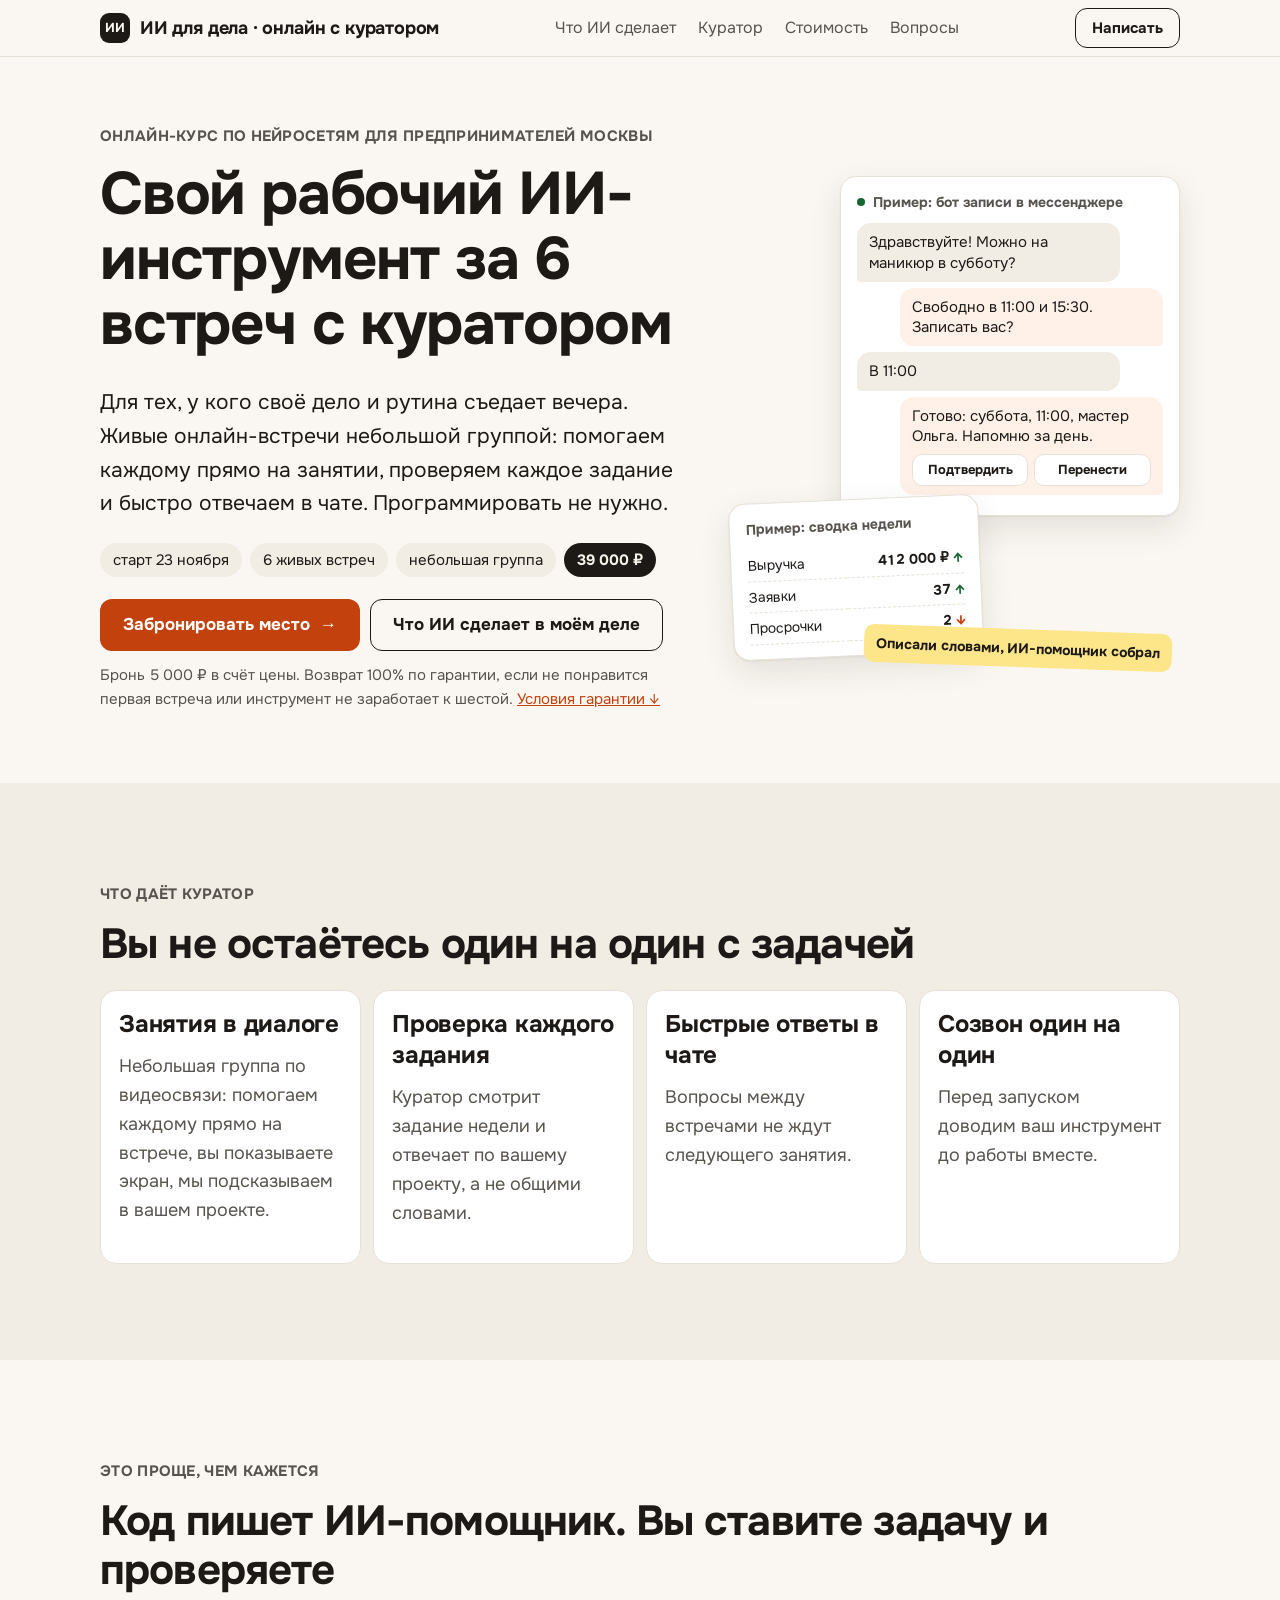
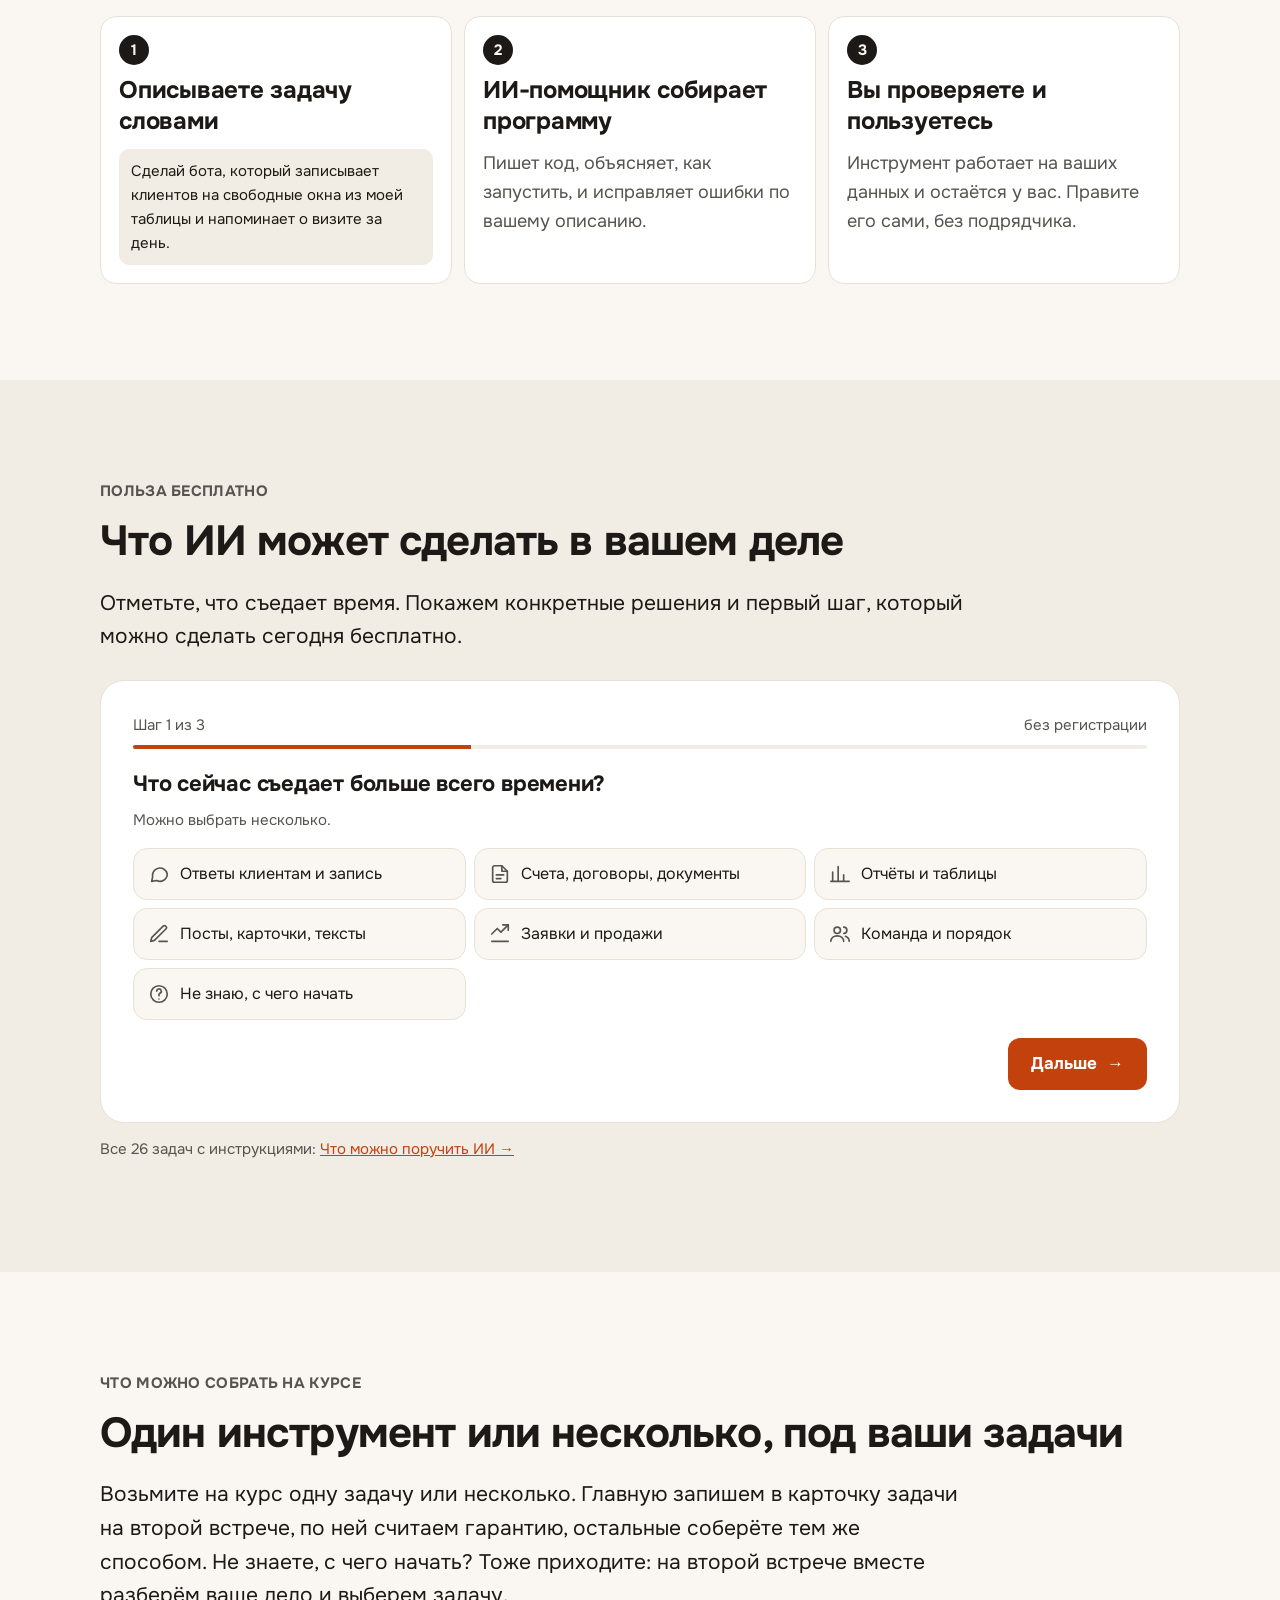
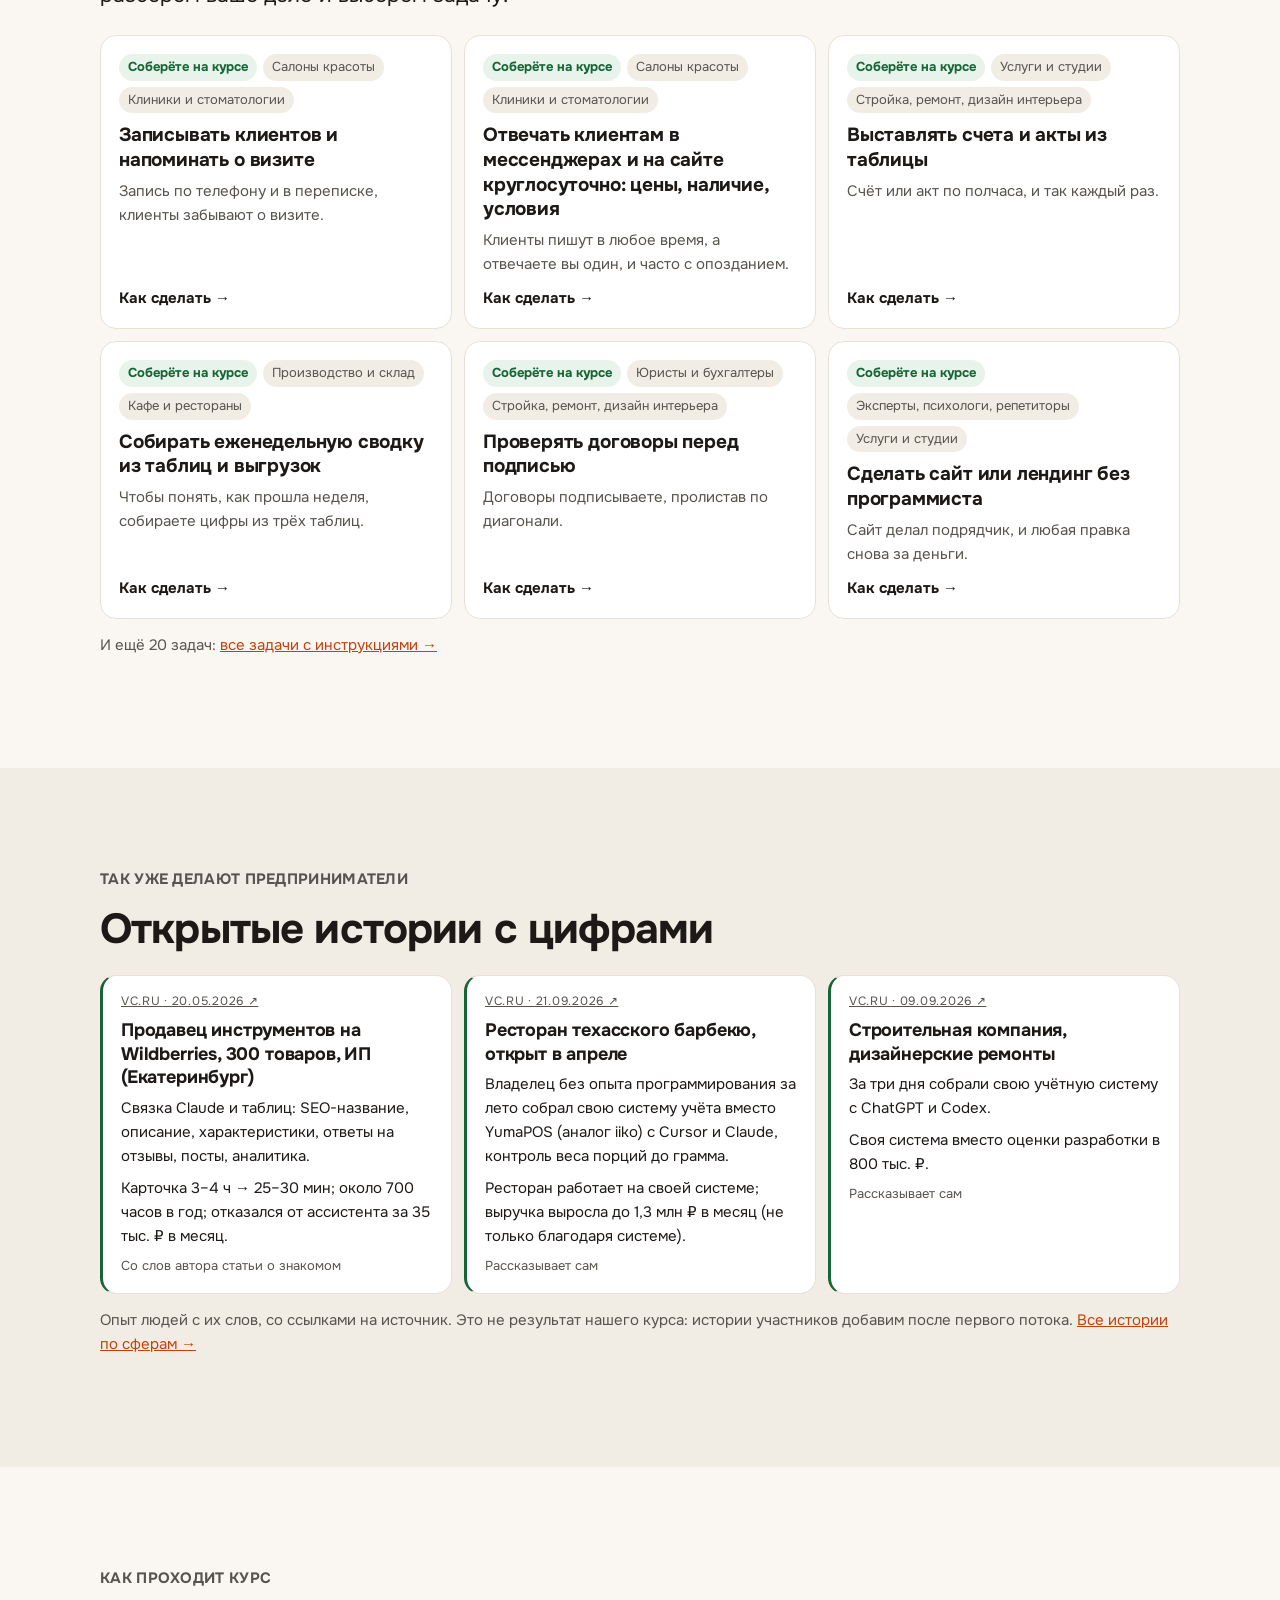
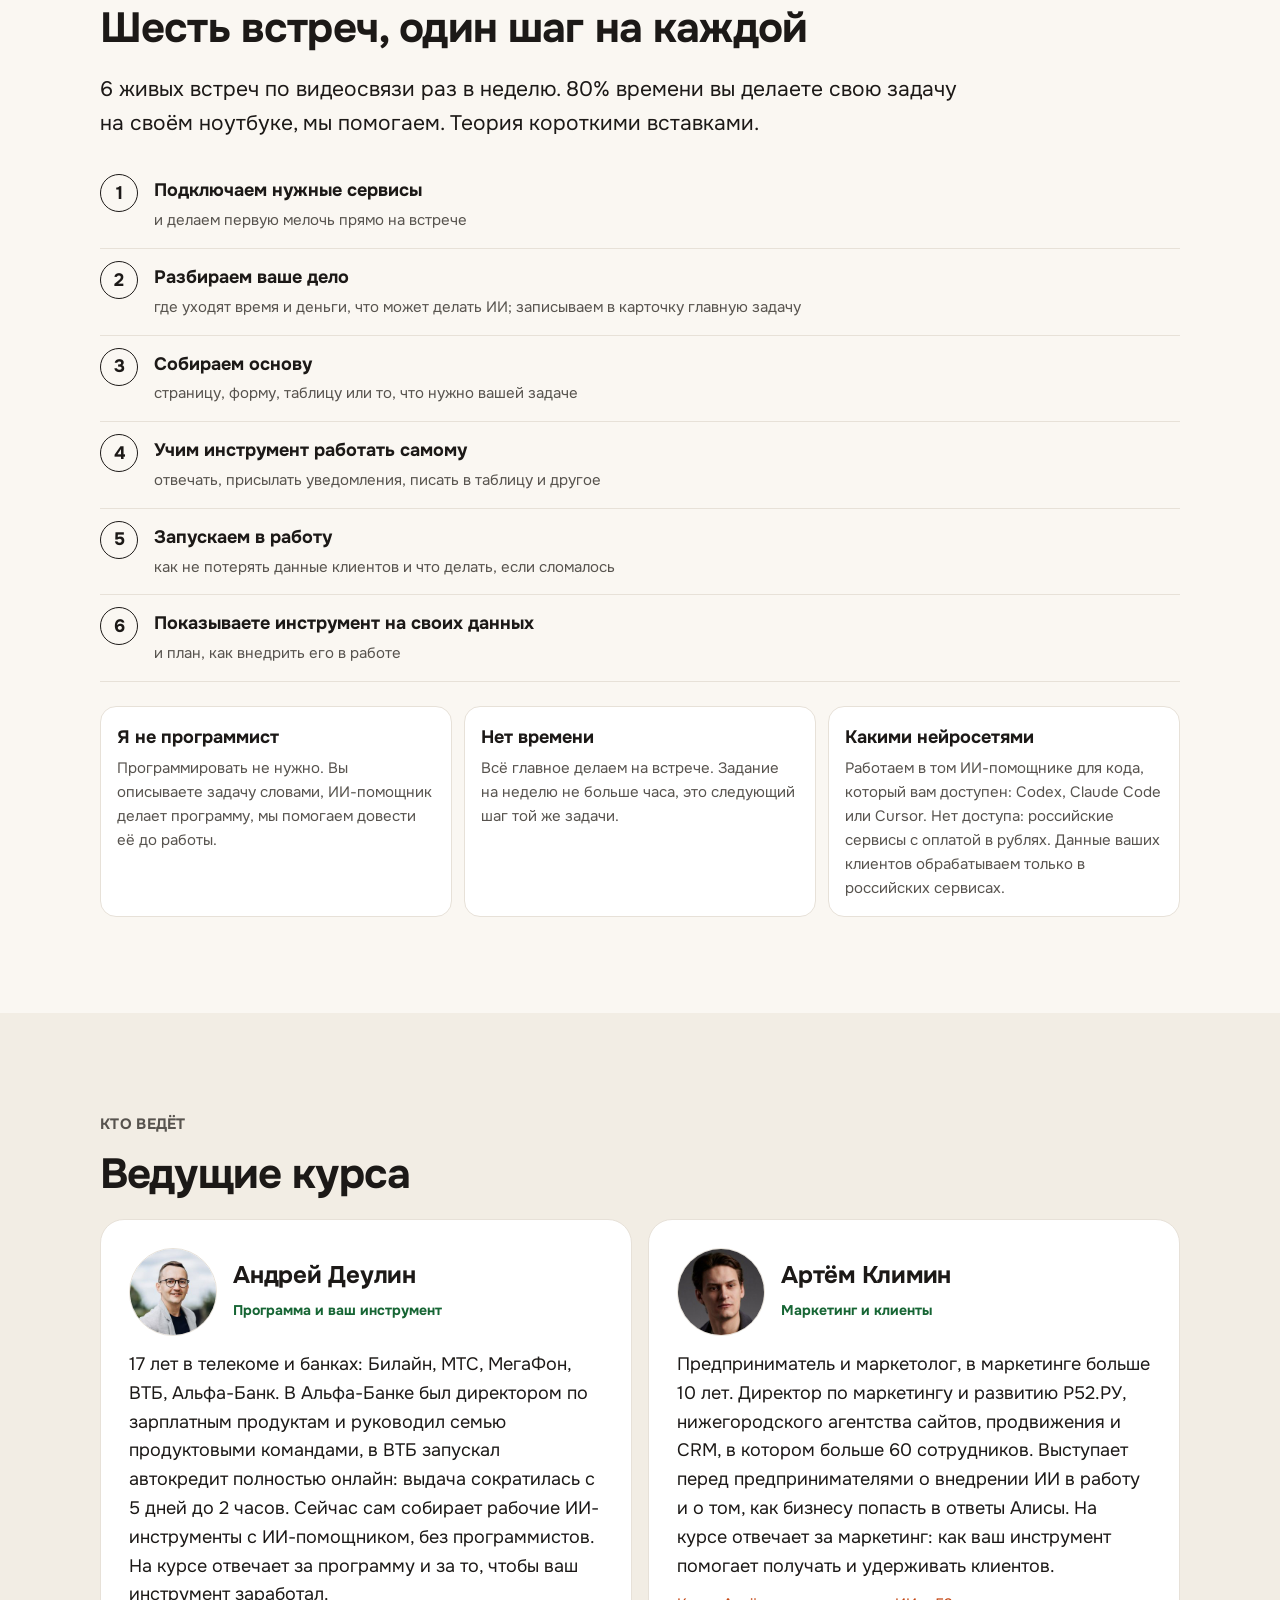
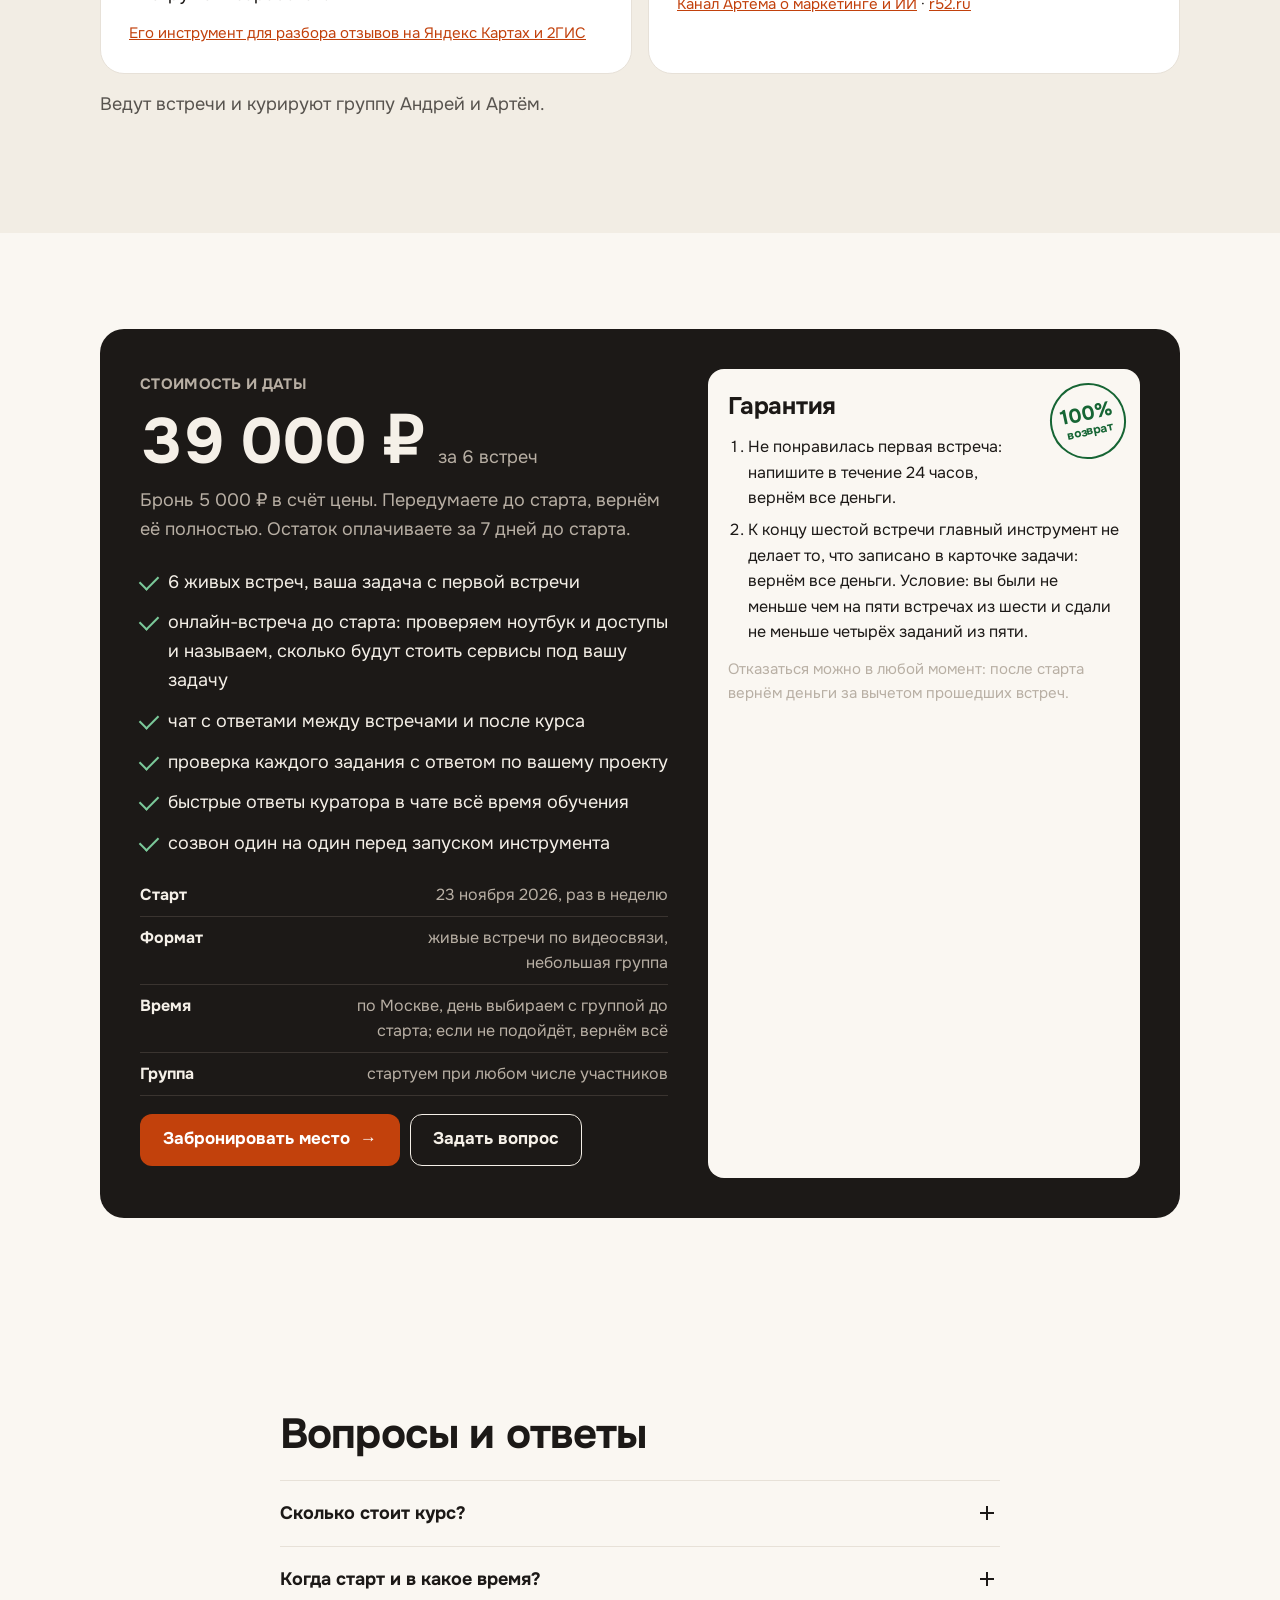
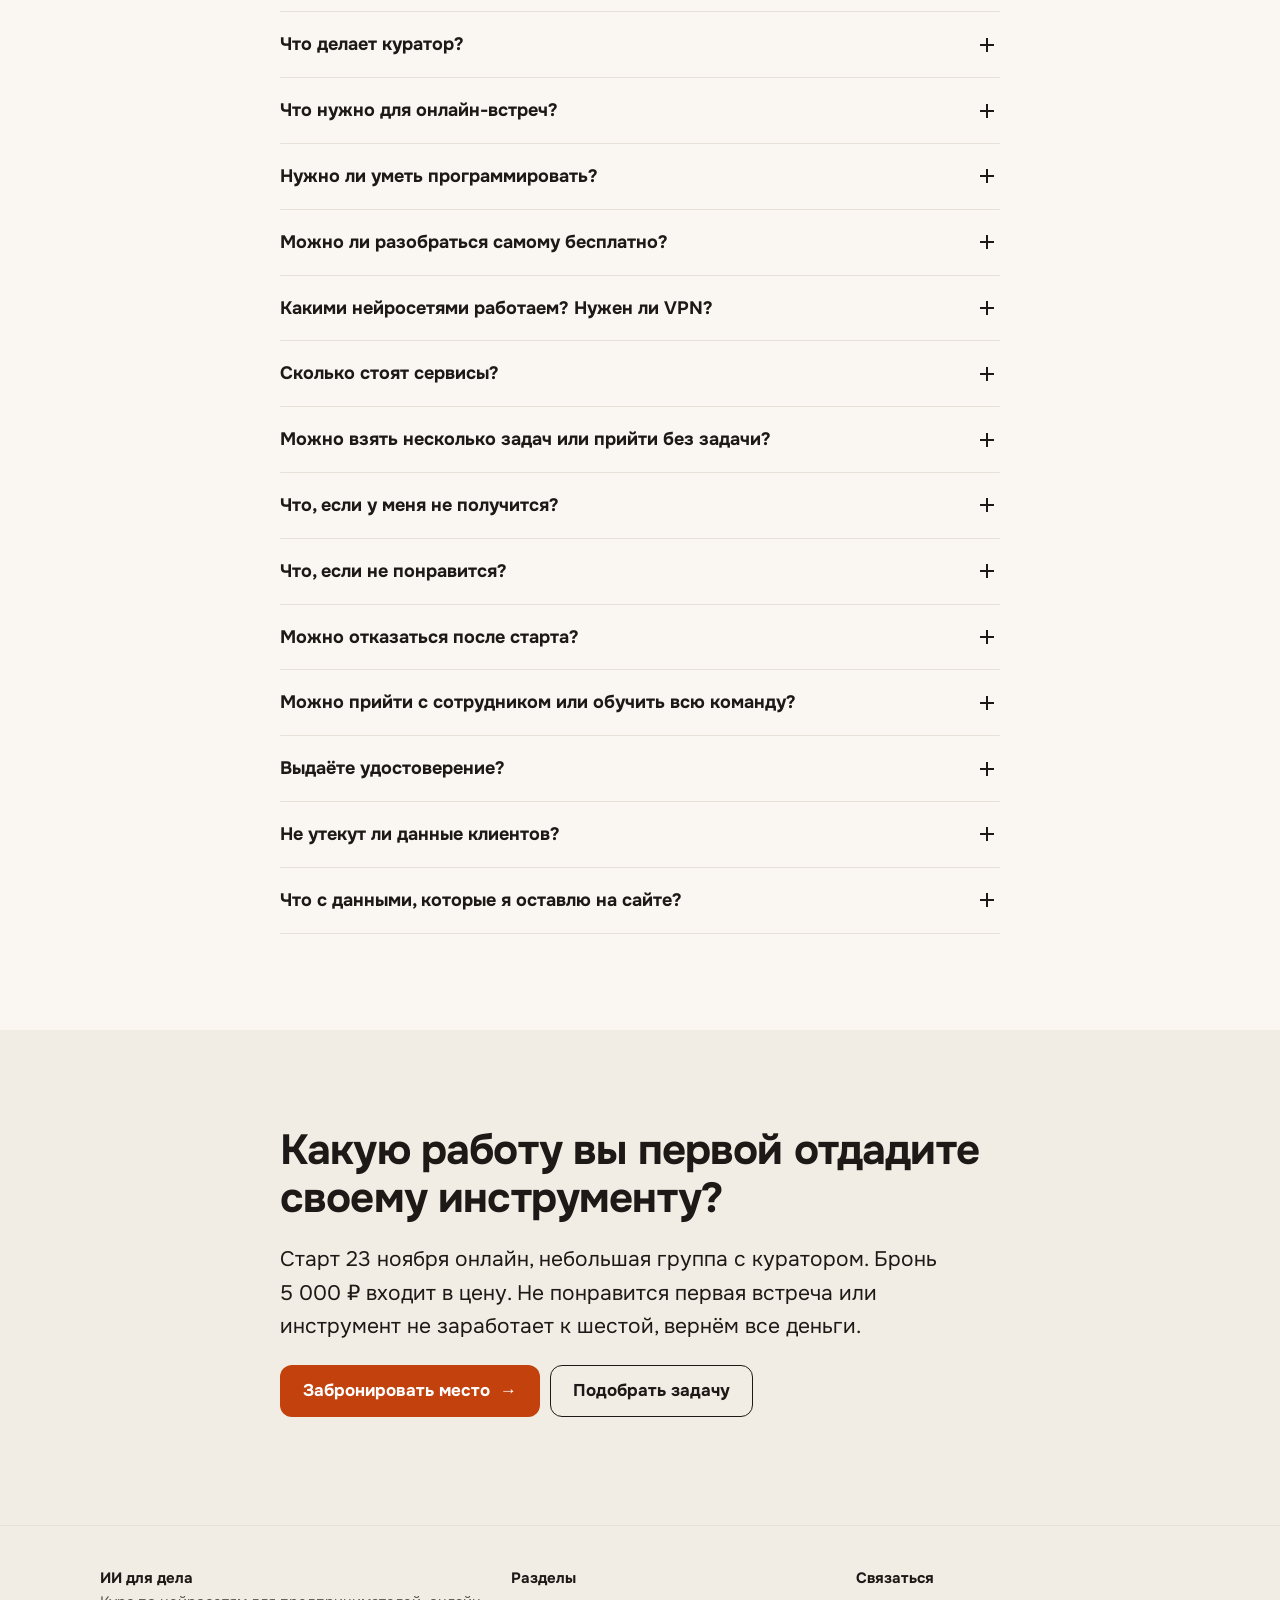
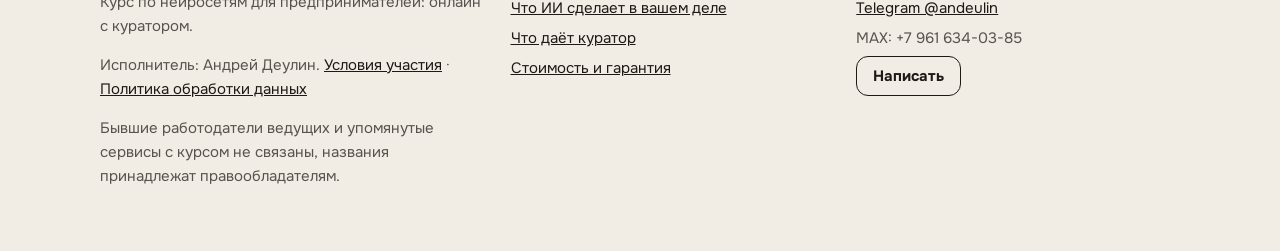
==== commit 2cb0cb53: "Сборка сайта 20.10.2026 Исходники в закрытом репозитории AnDeulin/School-AI.  Co-Authored-By: Claude" ====
--- a/index.html
+++ b/index.html
@@ -15,7 +15,7 @@
 <link rel="icon" href="./assets/favicon.svg" type="image/svg+xml">
 <link rel="preload" href="./assets/fonts/onest-cyrillic.woff2" as="font" type="font/woff2" crossorigin>
 <link rel="stylesheet" href="./assets/site.css">
-<script type="application/ld+json">{"@context": "https://schema.org", "@type": "Course", "name": "Свой рабочий ИИ-инструмент за 6 встреч", "description": "Курс по нейросетям для предпринимателей: каждый участник собирает ИИ-инструмент под задачу своего дела. Программировать не нужно.", "provider": {"@type": "Organization", "name": "ИИ для дела", "url": "https://andeulin.github.io/ii-dlya-dela/"}, "inLanguage": "ru", "hasCourseInstance": [{"@type": "CourseInstance", "courseMode": "online", "startDate": "2026-11-23", "courseSchedule": {"@type": "Schedule", "repeatFrequency": "P1W", "repeatCount": 6}, "location": {"@type": "VirtualLocation", "url": "https://andeulin.github.io/ii-dlya-dela-moskva/"}, "instructor": {"@type": "Person", "name": "Андрей Деулин"}}], "offers": {"@type": "Offer", "price": 39000, "priceCurrency": "RUB", "category": "Paid"}}</script><script type="application/ld+json">{"@context": "https://schema.org", "@type": "FAQPage", "mainEntity": [{"@type": "Question", "name": "Сколько стоит курс?", "acceptedAnswer": {"@type": "Answer", "text": "39 000 ₽ за 6 живых онлайн-встреч с куратором. Бронь 5 000 ₽ входит в стоимость."}}, {"@type": "Question", "name": "Когда старт и в какое время?", "acceptedAnswer": {"@type": "Answer", "text": "23 ноября 2026, дальше раз в неделю. Время по Москве, день и час выбираем вместе с группой до старта. Если время вам не подойдёт, вернём всё. Стартуем при любом числе участников."}}, {"@type": "Question", "name": "Что делает куратор?", "acceptedAnswer": {"@type": "Answer", "text": "Помогает на занятии, проверяет каждое задание, отвечает в чате всё время обучения и проводит созвон один на один перед запуском инструмента."}}, {"@type": "Question", "name": "Что нужно для онлайн-встреч?", "acceptedAnswer": {"@type": "Answer", "text": "Ноутбук с камерой и микрофоном и стабильный интернет. Всё проверяем на онлайн-встрече до старта."}}, {"@type": "Question", "name": "Нужно ли уметь программировать?", "acceptedAnswer": {"@type": "Answer", "text": "Нет. Достаточно уметь пользоваться интернетом. Программу делает ИИ-помощник, вы ставите задачу и проверяете результат."}}, {"@type": "Question", "name": "Можно ли разобраться самому бесплатно?", "acceptedAnswer": {"@type": "Answer", "text": "Можно, если есть время искать ответы. Первый шаг по любой задаче есть на этом сайте бесплатно. На курсе ваша задача идёт с первой встречи, а на вопросы отвечаем на встречах и в чате."}}, {"@type": "Question", "name": "Какими нейросетями работаем? Нужен ли VPN?", "acceptedAnswer": {"@type": "Answer", "text": "Работаем в том ИИ-помощнике для кода, который вам доступен: Codex, Claude Code или Cursor. Если доступа нет, используем российские сервисы с оплатой в рублях, для них VPN не нужен. Доступность зарубежных сервисов из России и их правила от нас не зависят, поэтому учим держать резервную копию проекта. Данные ваших клиентов обрабатываем только в российских сервисах."}}, {"@type": "Question", "name": "Сколько стоят сервисы?", "acceptedAnswer": {"@type": "Answer", "text": "Зависит от задачи и выбранного помощника. Точную сумму под вашу задачу называем на онлайн-встрече до старта, до оплаты остатка."}}, {"@type": "Question", "name": "Можно взять несколько задач или прийти без задачи?", "acceptedAnswer": {"@type": "Answer", "text": "Да. Главную задачу записываем в карточку на второй встрече, по ней считаем гарантию, остальные собираете тем же способом. Нет задачи: на второй встрече вместе разберём ваше дело и выберем."}}, {"@type": "Question", "name": "Что, если у меня не получится?", "acceptedAnswer": {"@type": "Answer", "text": "Если к концу шестой встречи главный инструмент не делает то, что записано в карточке задачи, вернём все деньги. Условие: вы были не меньше чем на пяти встречах из шести и сдали не меньше четырёх заданий из пяти."}}, {"@type": "Question", "name": "Что, если не понравится?", "acceptedAnswer": {"@type": "Answer", "text": "Напишите в течение 24 часов после первой встречи, вернём все деньги."}}, {"@type": "Question", "name": "Можно отказаться после старта?", "acceptedAnswer": {"@type": "Answer", "text": "Да, в любой момент. Вернём деньги за вычетом прошедших встреч в течение 10 дней."}}, {"@type": "Question", "name": "Выдаёте удостоверение?", "acceptedAnswer": {"@type": "Answer", "text": "Документа об образовании нет: вы уходите с работающим инструментом для своего дела."}}, {"@type": "Question", "name": "Не утекут ли данные клиентов?", "acceptedAnswer": {"@type": "Answer", "text": "Учимся на обезличенных данных и отдельно разбираем, что можно отдавать нейросети, а что нельзя."}}, {"@type": "Question", "name": "Что с данными, которые я оставлю на сайте?", "acceptedAnswer": {"@type": "Answer", "text": "Сайт не собирает ваши данные: вы пишете нам сами в Telegram или MAX. Переписку используем, только чтобы ответить и выполнить договор."}}]}</script>
+<script type="application/ld+json">{"@context": "https://schema.org", "@type": "Course", "name": "Свой рабочий ИИ-инструмент за 6 встреч", "description": "Курс по нейросетям для предпринимателей: каждый участник собирает ИИ-инструмент под задачу своего дела. Программировать не нужно.", "provider": {"@type": "Organization", "name": "ИИ для дела", "url": "https://andeulin.github.io/ii-dlya-dela/"}, "inLanguage": "ru", "hasCourseInstance": [{"@type": "CourseInstance", "courseMode": "online", "startDate": "2026-11-23", "courseSchedule": {"@type": "Schedule", "repeatFrequency": "P1W", "repeatCount": 6}, "location": {"@type": "VirtualLocation", "url": "https://andeulin.github.io/ii-dlya-dela-moskva/"}, "instructor": [{"@type": "Person", "name": "Андрей Деулин"}, {"@type": "Person", "name": "Артём Климин", "jobTitle": "Директор по маркетингу и развитию Р52.РУ"}]}], "offers": {"@type": "Offer", "price": 39000, "priceCurrency": "RUB", "category": "Paid"}}</script><script type="application/ld+json">{"@context": "https://schema.org", "@type": "FAQPage", "mainEntity": [{"@type": "Question", "name": "Сколько стоит курс?", "acceptedAnswer": {"@type": "Answer", "text": "39 000 ₽ за 6 живых онлайн-встреч с куратором. Бронь 5 000 ₽ входит в стоимость."}}, {"@type": "Question", "name": "Когда старт и в какое время?", "acceptedAnswer": {"@type": "Answer", "text": "23 ноября 2026, дальше раз в неделю. Время по Москве, день и час выбираем вместе с группой до старта. Если время вам не подойдёт, вернём всё. Стартуем при любом числе участников."}}, {"@type": "Question", "name": "Что делает куратор?", "acceptedAnswer": {"@type": "Answer", "text": "Помогает на занятии, проверяет каждое задание, отвечает в чате всё время обучения и проводит созвон один на один перед запуском инструмента."}}, {"@type": "Question", "name": "Что нужно для онлайн-встреч?", "acceptedAnswer": {"@type": "Answer", "text": "Ноутбук с камерой и микрофоном и стабильный интернет. Всё проверяем на онлайн-встрече до старта."}}, {"@type": "Question", "name": "Нужно ли уметь программировать?", "acceptedAnswer": {"@type": "Answer", "text": "Нет. Достаточно уметь пользоваться интернетом. Программу делает ИИ-помощник, вы ставите задачу и проверяете результат."}}, {"@type": "Question", "name": "Можно ли разобраться самому бесплатно?", "acceptedAnswer": {"@type": "Answer", "text": "Можно, если есть время искать ответы. Первый шаг по любой задаче есть на этом сайте бесплатно. На курсе ваша задача идёт с первой встречи, а на вопросы отвечаем на встречах и в чате."}}, {"@type": "Question", "name": "Какими нейросетями работаем? Нужен ли VPN?", "acceptedAnswer": {"@type": "Answer", "text": "Работаем в том ИИ-помощнике для кода, который вам доступен: Codex, Claude Code или Cursor. Если доступа нет, используем российские сервисы с оплатой в рублях, для них VPN не нужен. Доступность зарубежных сервисов из России и их правила от нас не зависят, поэтому учим держать резервную копию проекта. Данные ваших клиентов обрабатываем только в российских сервисах."}}, {"@type": "Question", "name": "Сколько стоят сервисы?", "acceptedAnswer": {"@type": "Answer", "text": "Зависит от задачи и выбранного помощника. Точную сумму под вашу задачу называем на онлайн-встрече до старта, до оплаты остатка."}}, {"@type": "Question", "name": "Можно взять несколько задач или прийти без задачи?", "acceptedAnswer": {"@type": "Answer", "text": "Да. Главную задачу записываем в карточку на второй встрече, по ней считаем гарантию, остальные собираете тем же способом. Нет задачи: на второй встрече вместе разберём ваше дело и выберем."}}, {"@type": "Question", "name": "Что, если у меня не получится?", "acceptedAnswer": {"@type": "Answer", "text": "Если к концу шестой встречи главный инструмент не делает то, что записано в карточке задачи, вернём все деньги. Условие: вы были не меньше чем на пяти встречах из шести и сдали не меньше четырёх заданий из пяти."}}, {"@type": "Question", "name": "Что, если не понравится?", "acceptedAnswer": {"@type": "Answer", "text": "Напишите в течение 24 часов после первой встречи, вернём все деньги."}}, {"@type": "Question", "name": "Можно отказаться после старта?", "acceptedAnswer": {"@type": "Answer", "text": "Да, в любой момент. Вернём деньги за вычетом прошедших встреч в течение 10 дней."}}, {"@type": "Question", "name": "Можно прийти с сотрудником или обучить всю команду?", "acceptedAnswer": {"@type": "Answer", "text": "Можно прийти вдвоём: каждый собирает свой инструмент, бронь на каждого. Обучение команды на задачах вашей компании обсуждаем отдельно, напишите нам."}}, {"@type": "Question", "name": "Выдаёте удостоверение?", "acceptedAnswer": {"@type": "Answer", "text": "Документа об образовании нет: вы уходите с работающим инструментом для своего дела."}}, {"@type": "Question", "name": "Не утекут ли данные клиентов?", "acceptedAnswer": {"@type": "Answer", "text": "Учимся на обезличенных данных и отдельно разбираем, что можно отдавать нейросети, а что нельзя."}}, {"@type": "Question", "name": "Что с данными, которые я оставлю на сайте?", "acceptedAnswer": {"@type": "Answer", "text": "Сайт не собирает ваши данные: вы пишете нам сами в Telegram или MAX. Переписку используем, только чтобы ответить и выполнить договор."}}]}</script>
 </head>
 <body>
 <a class="sr" href="#main">К содержанию</a>
@@ -95,12 +95,12 @@
 <div><b>Я не программист</b><p>Программировать не нужно. Вы описываете задачу словами, ИИ-помощник делает программу, мы помогаем довести её до работы.</p></div>
 <div><b>Нет времени</b><p>Всё главное делаем на встрече. Задание на неделю не больше часа, это следующий шаг той же задачи.</p></div>
 <div><b>Какими нейросетями</b><p>Работаем в том ИИ-помощнике для кода, который вам доступен: Codex, Claude Code или Cursor. Нет доступа: российские сервисы с оплатой в рублях. Данные ваших клиентов обрабатываем только в российских сервисах.</p></div>
-</div></div></section><section class="sec alt"><div class="wrap">
-<span class="eyebrow">КТО ВЕДЁТ</span>
-<div class="lead-card"><div class="ava" aria-hidden="true">АД</div>
-<div><h2 style="margin-bottom:.3em">Андрей Деулин</h2>
-<p>17 лет делает цифровые продукты в банках и телекоме. Сам собирает рабочие ИИ-инструменты с ИИ-помощником, например открытый инструмент для разбора отзывов на Яндекс Картах и 2ГИС (<a href="https://github.com/AnDeulin/reviews" target="_blank" rel="noopener">GitHub</a>).</p>
-<p class="muted">Курируют Андрей Деулин и практики из маркетинга и разработки: представим их до старта. Этот сайт собран так же, как вы будете собирать свои инструменты.</p></div></div>
+</div></div></section><section class="sec alt" id="vedushchie"><div class="wrap">
+<span class="eyebrow">КТО ВЕДЁТ</span><h2>Ведущие курса</h2>
+<div class="leads"><div class="lead-card"><div class="lead-top"><img class="ava" src="./assets/img/andrei-deulin.jpg" alt="Андрей Деулин" width="88" height="88" loading="lazy">
+<div><h3>Андрей Деулин</h3><span class="role">Программа и ваш инструмент</span></div></div><p>17 лет в телекоме и банках: Билайн, МТС, МегаФон, ВТБ, Альфа-Банк. В Альфа-Банке был директором по зарплатным продуктам и руководил семью продуктовыми командами, в ВТБ запускал автокредит полностью онлайн: выдача сократилась с 5 дней до 2 часов. Сейчас сам собирает рабочие ИИ-инструменты с ИИ-помощником, без программистов. На курсе отвечает за программу и за то, чтобы ваш инструмент заработал.</p><p class="lead-links"><a href="https://github.com/AnDeulin/reviews" target="_blank" rel="noopener">Его инструмент для разбора отзывов на Яндекс Картах и 2ГИС</a></p></div><div class="lead-card"><div class="lead-top"><img class="ava" src="./assets/img/artem-klimin.jpg" alt="Артём Климин" width="88" height="88" loading="lazy">
+<div><h3>Артём Климин</h3><span class="role">Маркетинг и клиенты</span></div></div><p>Предприниматель и маркетолог, в маркетинге больше 10 лет. Директор по маркетингу и развитию Р52.РУ, нижегородского агентства сайтов, продвижения и CRM, в котором больше 60 сотрудников. Выступает перед предпринимателями о внедрении ИИ в работу и о том, как бизнесу попасть в ответы Алисы. На курсе отвечает за маркетинг: как ваш инструмент помогает получать и удерживать клиентов.</p><p class="lead-links"><a href="https://t.me/klimin_marketing" target="_blank" rel="noopener">Канал Артёма о маркетинге и ИИ</a> · <a href="https://r52.ru/" target="_blank" rel="noopener">r52.ru</a></p></div></div>
+<p class="muted" style="margin-top:16px">Ведут встречи и курируют группу Андрей и Артём.</p>
 </div></section><section class="sec" id="price"><div class="wrap"><div class="price">
 <div><span class="eyebrow" style="color:var(--dark-ink-2)">СТОИМОСТЬ И ДАТЫ</span>
 <div class="sum">39 000 ₽ <small>за 6 встреч</small></div>
@@ -112,7 +112,7 @@
 <ol><li>Не понравилась первая встреча: напишите в течение 24 часов, вернём все деньги.</li>
 <li>К концу шестой встречи главный инструмент не делает то, что записано в карточке задачи: вернём все деньги. Условие: вы были не меньше чем на пяти встречах из шести и сдали не меньше четырёх заданий из пяти.</li></ol>
 <p class="small muted">Отказаться можно в любой момент: после старта вернём деньги за вычетом прошедших встреч.</p></div>
-</div></div></section><section class="sec" id="faq"><div class="wrap narrow"><h2>Вопросы и ответы</h2><div class="faq"><details><summary>Сколько стоит курс?</summary><div class="ans"><p>39 000 ₽ за 6 живых онлайн-встреч с куратором. Бронь 5 000 ₽ входит в стоимость.</p></div></details><details><summary>Когда старт и в какое время?</summary><div class="ans"><p>23 ноября 2026, дальше раз в неделю. Время по Москве, день и час выбираем вместе с группой до старта. Если время вам не подойдёт, вернём всё. Стартуем при любом числе участников.</p></div></details><details><summary>Что делает куратор?</summary><div class="ans"><p>Помогает на занятии, проверяет каждое задание, отвечает в чате всё время обучения и проводит созвон один на один перед запуском инструмента.</p></div></details><details><summary>Что нужно для онлайн-встреч?</summary><div class="ans"><p>Ноутбук с камерой и микрофоном и стабильный интернет. Всё проверяем на онлайн-встрече до старта.</p></div></details><details><summary>Нужно ли уметь программировать?</summary><div class="ans"><p>Нет. Достаточно уметь пользоваться интернетом. Программу делает ИИ-помощник, вы ставите задачу и проверяете результат.</p></div></details><details><summary>Можно ли разобраться самому бесплатно?</summary><div class="ans"><p>Можно, если есть время искать ответы. Первый шаг по любой задаче есть на этом сайте бесплатно. На курсе ваша задача идёт с первой встречи, а на вопросы отвечаем на встречах и в чате.</p></div></details><details><summary>Какими нейросетями работаем? Нужен ли VPN?</summary><div class="ans"><p>Работаем в том ИИ-помощнике для кода, который вам доступен: Codex, Claude Code или Cursor. Если доступа нет, используем российские сервисы с оплатой в рублях, для них VPN не нужен. Доступность зарубежных сервисов из России и их правила от нас не зависят, поэтому учим держать резервную копию проекта. Данные ваших клиентов обрабатываем только в российских сервисах.</p></div></details><details><summary>Сколько стоят сервисы?</summary><div class="ans"><p>Зависит от задачи и выбранного помощника. Точную сумму под вашу задачу называем на онлайн-встрече до старта, до оплаты остатка.</p></div></details><details><summary>Можно взять несколько задач или прийти без задачи?</summary><div class="ans"><p>Да. Главную задачу записываем в карточку на второй встрече, по ней считаем гарантию, остальные собираете тем же способом. Нет задачи: на второй встрече вместе разберём ваше дело и выберем.</p></div></details><details><summary>Что, если у меня не получится?</summary><div class="ans"><p>Если к концу шестой встречи главный инструмент не делает то, что записано в карточке задачи, вернём все деньги. Условие: вы были не меньше чем на пяти встречах из шести и сдали не меньше четырёх заданий из пяти.</p></div></details><details><summary>Что, если не понравится?</summary><div class="ans"><p>Напишите в течение 24 часов после первой встречи, вернём все деньги.</p></div></details><details><summary>Можно отказаться после старта?</summary><div class="ans"><p>Да, в любой момент. Вернём деньги за вычетом прошедших встреч в течение 10 дней.</p></div></details><details><summary>Выдаёте удостоверение?</summary><div class="ans"><p>Документа об образовании нет: вы уходите с работающим инструментом для своего дела.</p></div></details><details><summary>Не утекут ли данные клиентов?</summary><div class="ans"><p>Учимся на обезличенных данных и отдельно разбираем, что можно отдавать нейросети, а что нельзя.</p></div></details><details><summary>Что с данными, которые я оставлю на сайте?</summary><div class="ans"><p>Сайт не собирает ваши данные: вы пишете нам сами в Telegram или MAX. Переписку используем, только чтобы ответить и выполнить договор.</p></div></details></div></div></section><section class="sec alt final" id="final"><div class="wrap narrow"><h2>Какую работу вы первой отдадите своему инструменту?</h2>
+</div></div></section><section class="sec" id="faq"><div class="wrap narrow"><h2>Вопросы и ответы</h2><div class="faq"><details><summary>Сколько стоит курс?</summary><div class="ans"><p>39 000 ₽ за 6 живых онлайн-встреч с куратором. Бронь 5 000 ₽ входит в стоимость.</p></div></details><details><summary>Когда старт и в какое время?</summary><div class="ans"><p>23 ноября 2026, дальше раз в неделю. Время по Москве, день и час выбираем вместе с группой до старта. Если время вам не подойдёт, вернём всё. Стартуем при любом числе участников.</p></div></details><details><summary>Что делает куратор?</summary><div class="ans"><p>Помогает на занятии, проверяет каждое задание, отвечает в чате всё время обучения и проводит созвон один на один перед запуском инструмента.</p></div></details><details><summary>Что нужно для онлайн-встреч?</summary><div class="ans"><p>Ноутбук с камерой и микрофоном и стабильный интернет. Всё проверяем на онлайн-встрече до старта.</p></div></details><details><summary>Нужно ли уметь программировать?</summary><div class="ans"><p>Нет. Достаточно уметь пользоваться интернетом. Программу делает ИИ-помощник, вы ставите задачу и проверяете результат.</p></div></details><details><summary>Можно ли разобраться самому бесплатно?</summary><div class="ans"><p>Можно, если есть время искать ответы. Первый шаг по любой задаче есть на этом сайте бесплатно. На курсе ваша задача идёт с первой встречи, а на вопросы отвечаем на встречах и в чате.</p></div></details><details><summary>Какими нейросетями работаем? Нужен ли VPN?</summary><div class="ans"><p>Работаем в том ИИ-помощнике для кода, который вам доступен: Codex, Claude Code или Cursor. Если доступа нет, используем российские сервисы с оплатой в рублях, для них VPN не нужен. Доступность зарубежных сервисов из России и их правила от нас не зависят, поэтому учим держать резервную копию проекта. Данные ваших клиентов обрабатываем только в российских сервисах.</p></div></details><details><summary>Сколько стоят сервисы?</summary><div class="ans"><p>Зависит от задачи и выбранного помощника. Точную сумму под вашу задачу называем на онлайн-встрече до старта, до оплаты остатка.</p></div></details><details><summary>Можно взять несколько задач или прийти без задачи?</summary><div class="ans"><p>Да. Главную задачу записываем в карточку на второй встрече, по ней считаем гарантию, остальные собираете тем же способом. Нет задачи: на второй встрече вместе разберём ваше дело и выберем.</p></div></details><details><summary>Что, если у меня не получится?</summary><div class="ans"><p>Если к концу шестой встречи главный инструмент не делает то, что записано в карточке задачи, вернём все деньги. Условие: вы были не меньше чем на пяти встречах из шести и сдали не меньше четырёх заданий из пяти.</p></div></details><details><summary>Что, если не понравится?</summary><div class="ans"><p>Напишите в течение 24 часов после первой встречи, вернём все деньги.</p></div></details><details><summary>Можно отказаться после старта?</summary><div class="ans"><p>Да, в любой момент. Вернём деньги за вычетом прошедших встреч в течение 10 дней.</p></div></details><details><summary>Можно прийти с сотрудником или обучить всю команду?</summary><div class="ans"><p>Можно прийти вдвоём: каждый собирает свой инструмент, бронь на каждого. Обучение команды на задачах вашей компании обсуждаем отдельно, напишите нам.</p></div></details><details><summary>Выдаёте удостоверение?</summary><div class="ans"><p>Документа об образовании нет: вы уходите с работающим инструментом для своего дела.</p></div></details><details><summary>Не утекут ли данные клиентов?</summary><div class="ans"><p>Учимся на обезличенных данных и отдельно разбираем, что можно отдавать нейросети, а что нельзя.</p></div></details><details><summary>Что с данными, которые я оставлю на сайте?</summary><div class="ans"><p>Сайт не собирает ваши данные: вы пишете нам сами в Telegram или MAX. Переписку используем, только чтобы ответить и выполнить договор.</p></div></details></div></div></section><section class="sec alt final" id="final"><div class="wrap narrow"><h2>Какую работу вы первой отдадите своему инструменту?</h2>
 <p class="lead">Старт 23 ноября онлайн, небольшая группа с куратором. Бронь 5 000 ₽ входит в цену. Не понравится первая встреча или инструмент не заработает к шестой, вернём все деньги.</p>
 <div class="cta-row"><button type="button" class="btn btn-main" data-write="Здравствуйте, Андрей! Хочу на онлайн-курс ИИ для дела с куратором, старт 23 ноября. Моя задача: " data-where="final">Забронировать место <span class="arr">→</span></button><a class="btn btn-line" href="#podbor">Подобрать задачу</a></div></div></section>
 </main>
--- a/assets/site.css
+++ b/assets/site.css
@@ -193,10 +193,16 @@
 .qa-mini p{margin:0;font-size:15px;color:var(--ink-2)}
 
 /* Ведущий */
-.lead-card{display:grid;gap:18px;align-items:center;background:var(--card);border:1px solid var(--line);border-radius:var(--r-panel);padding:22px}
-@media (min-width:800px){.lead-card{grid-template-columns:120px 1fr;padding:28px}}
-.ava{width:96px;height:96px;border-radius:50%;background:var(--paper-2);display:grid;place-items:center;font-size:30px;font-weight:700;color:var(--ink-2);border:1px solid var(--line)}
-@media (min-width:800px){.ava{width:120px;height:120px}}
+.leads{display:grid;gap:16px}
+@media (min-width:900px){.leads{grid-template-columns:1fr 1fr}}
+.lead-card{background:var(--card);border:1px solid var(--line);border-radius:var(--r-panel);padding:22px}
+@media (min-width:800px){.lead-card{padding:28px}}
+.lead-top{display:flex;align-items:center;gap:16px;margin-bottom:14px}
+.lead-top h3{margin:0 0 4px}
+.ava{width:88px;height:88px;border-radius:50%;object-fit:cover;flex:none;background:var(--paper-2);border:1px solid var(--line)}
+.role{display:inline-block;font-size:14px;font-weight:700;color:var(--ok)}
+.lead-card p{margin:0}
+.lead-links{margin-top:12px!important;font-size:15px}
 
 /* Цена */
 .price{background:var(--dark);color:var(--dark-ink);border-radius:var(--r-panel);padding:24px 20px;display:grid;gap:24px}
